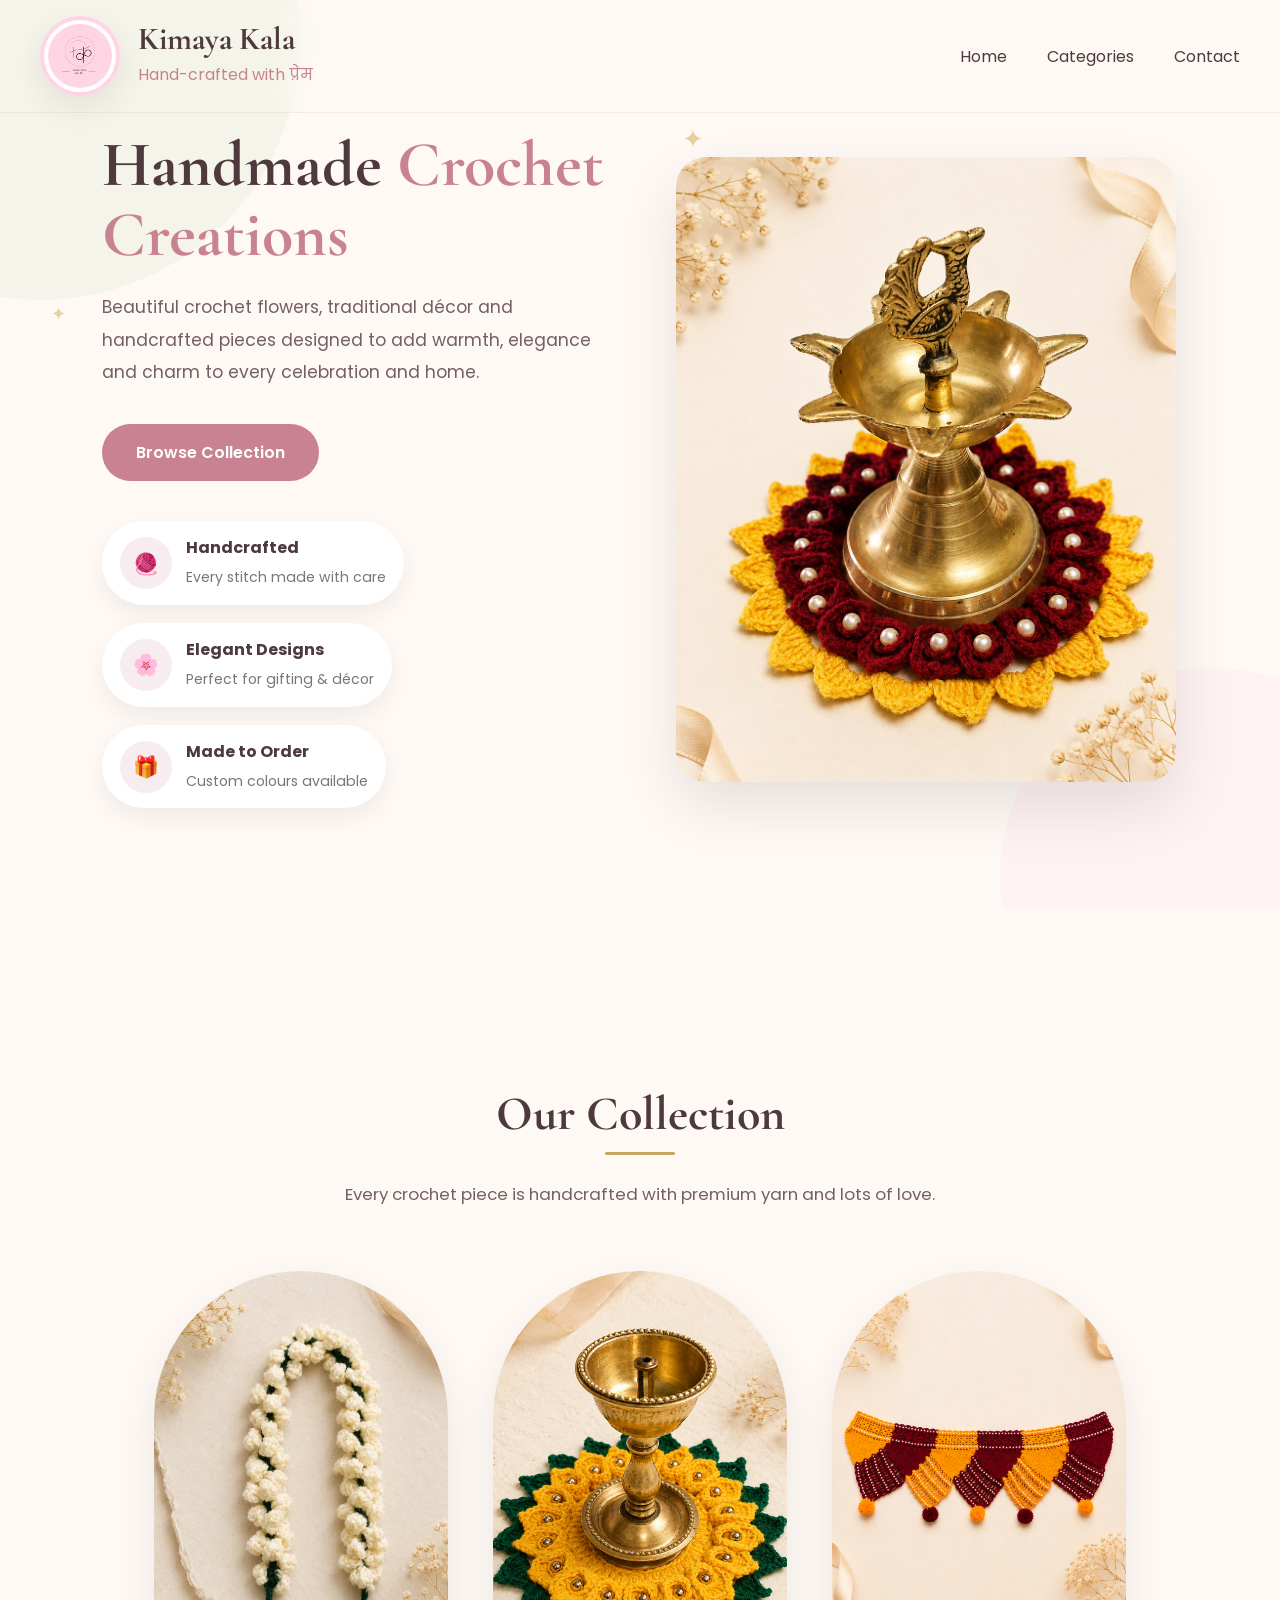
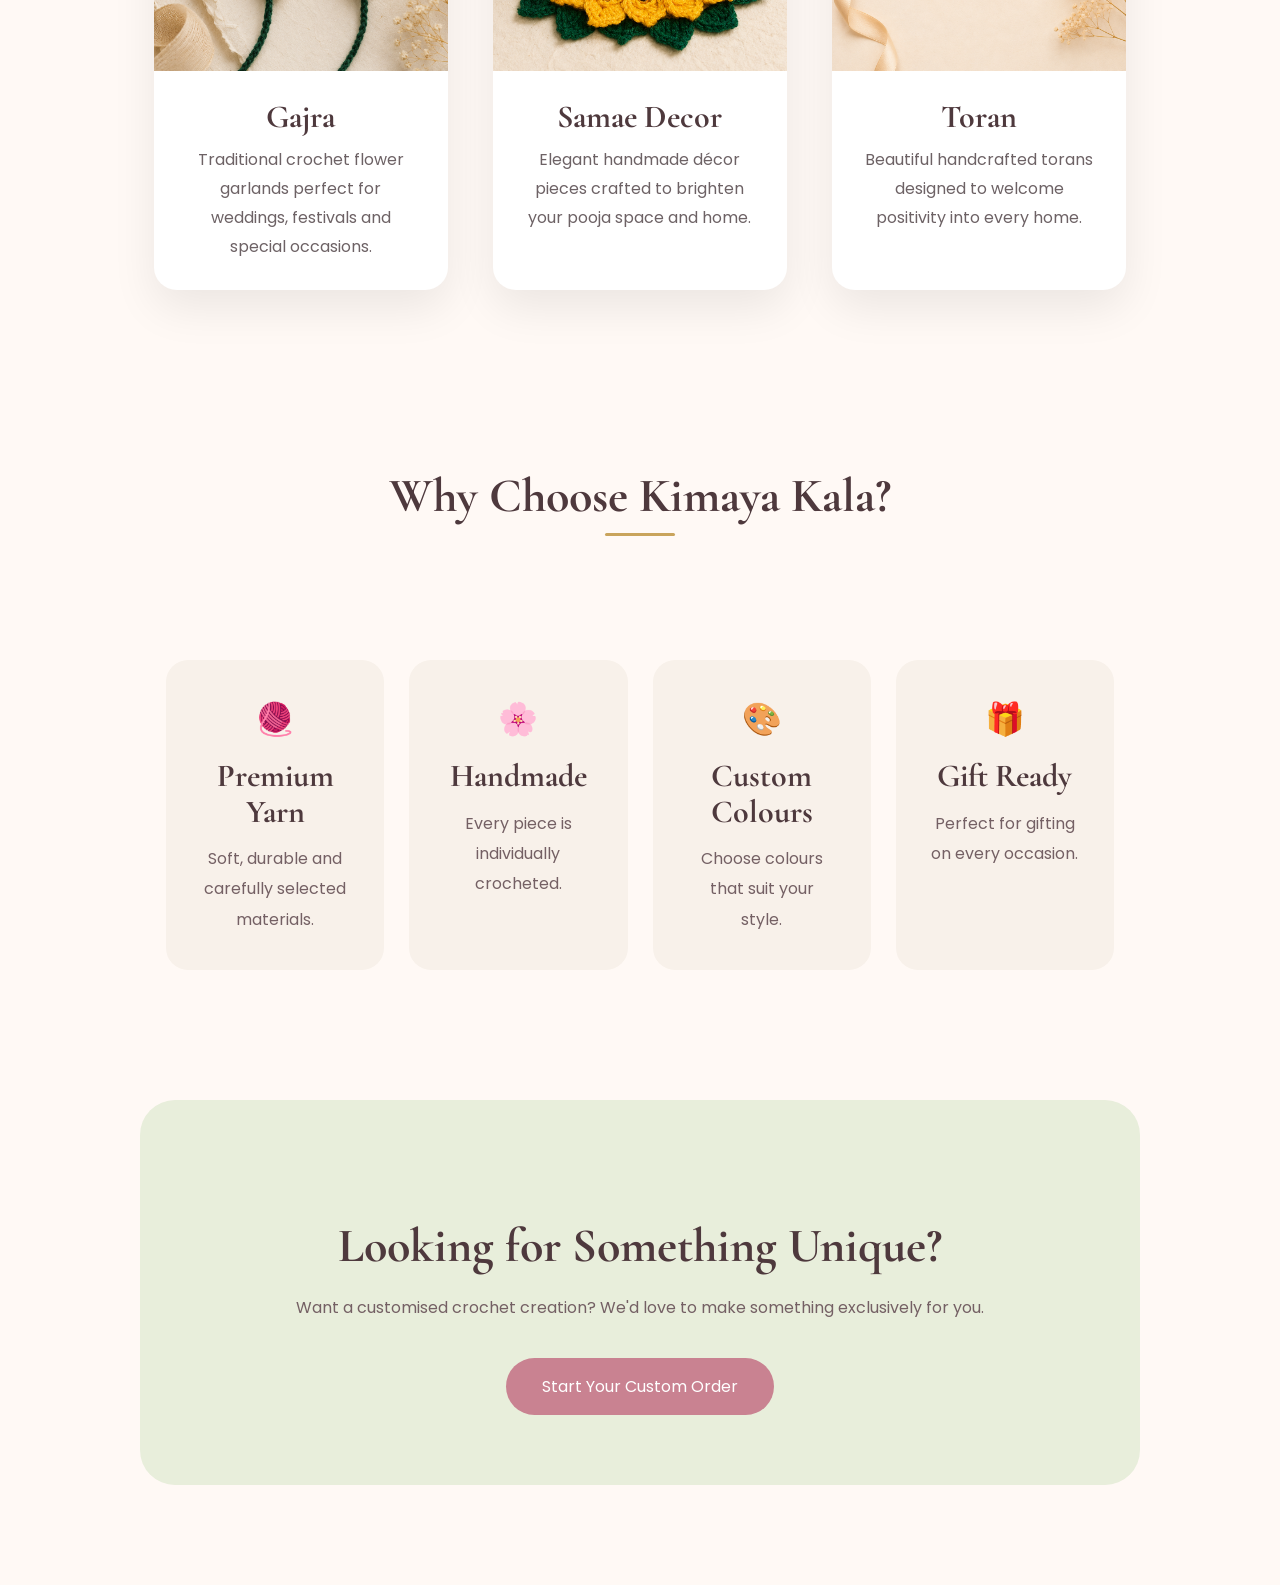
==== crochet.html @ 0a3eb561 "Initial website" ====
<!DOCTYPE html>
<html lang="en">

<head>

<meta charset="UTF-8">
<meta name="viewport" content="width=device-width, initial-scale=1.0">

<title>Crochet Creations | Kimaya Kala</title>

<link rel="preconnect" href="https://fonts.googleapis.com">
<link rel="preconnect" href="https://fonts.gstatic.com" crossorigin>

<link href="https://fonts.googleapis.com/css2?family=Cormorant+Garamond:wght@600;700&family=Poppins:wght@300;400;500;600&display=swap" rel="stylesheet">

<link rel="stylesheet" href="css/style.css">

<style>

body{
    background:#FFF9F5;
}

/* ===================================
   CROCHET HERO
=================================== */

.crochet-hero{

    position:relative;
    overflow:hidden;

    padding:130px 8% 100px;

    display:grid;
    grid-template-columns:1fr 1fr;
    gap:70px;
    align-items:center;

    background:#FFF9F5;

}

.crochet-hero::before{

    content:"";

    position:absolute;

    width:520px;
    height:520px;

    background:#E8EEDB;

    border-radius:50%;

    opacity:.45;

    top:-220px;
    left:-220px;

}

.crochet-hero::after{

    content:"";

    position:absolute;

    width:420px;
    height:420px;

    background:#FFE4EA;

    border-radius:50%;

    opacity:.35;

    bottom:-180px;
    right:-140px;

}

.crochet-content,
.crochet-image{

    position:relative;
    z-index:2;

}

.crochet-content h1{

    font-size:4rem;
    margin-bottom:20px;

}

.crochet-content span{

    color:var(--accent);

}

.crochet-content p{

    font-size:1.08rem;
    line-height:1.9;
    margin-bottom:35px;
    max-width:560px;

}

.shop-btn{

    display:inline-block;

    background:var(--accent);

    color:white;

    padding:16px 34px;

    border-radius:50px;

    font-weight:600;

}

.crochet-image{

    display:flex;
    justify-content:center;

}

.crochet-image img{

    width:100%;
    max-width:500px;

    aspect-ratio:4/5;

    object-fit:cover;

    border-radius:30px;

    box-shadow:0 25px 60px rgba(0,0,0,.10);

}

/* ===================================
   HERO FEATURES
=================================== */

.crochet-hero-features{

    display:flex;

    gap:18px;

    margin-top:40px;

    flex-wrap:wrap;

}

.crochet-feature{

    background:#fff;

    border-radius:60px;

    padding:14px 18px;

    display:flex;

    align-items:center;

    gap:14px;

    box-shadow:0 10px 25px rgba(0,0,0,.06);

}

.crochet-icon{

    width:52px;
    height:52px;

    border-radius:50%;

    background:#F7ECEF;

    display:flex;
    justify-content:center;
    align-items:center;

    font-size:1.3rem;

}

.crochet-feature h4{

    margin:0;
    font-size:1rem;

}

.crochet-feature p{

    margin:4px 0 0;
    font-size:.88rem;
    color:#777;

}

/* ===================================
   COLLECTION
=================================== */

.crochet-collection{

    width:min(1250px,92%);
    margin:100px auto;

}

.crochet-grid{

    display:grid;

    grid-template-columns:repeat(3,1fr);

    gap:45px;

    margin-top:60px;

}

.crochet-card{

    background:#fff;

    border-radius:180px 180px 28px 28px;

    overflow:hidden;

    box-shadow:0 18px 45px rgba(0,0,0,.08);

    transition:.35s;

}

.crochet-card:hover{

    transform:translateY(-10px);

}

.crochet-card-image{

    height:400px;

    overflow:hidden;

}

.crochet-card-image img{

    width:100%;
    height:100%;

    object-fit:cover;

    transition:.5s;

}

.crochet-card:hover img{

    transform:scale(1.08);

}

.crochet-card-content{

    padding:28px;

    text-align:center;

}

.crochet-card-content h3{

    font-size:2rem;

    margin-bottom:12px;

}

.crochet-card-content p{

    line-height:1.8;

    color:#6D6265;

}

/* ===================================
   WHY CHOOSE US
=================================== */

.crochet-features{

    width:min(1200px,90%);

    margin:90px auto;

    display:grid;

    grid-template-columns:repeat(4,1fr);

    gap:25px;

}

.feature{

    background:#F8F1EA;

    padding:35px;

    border-radius:22px;

    text-align:center;

}

.feature span{

    font-size:2rem;

}

.feature h3{

    margin:15px 0;

}

/* ===================================
   CTA
=================================== */

.cta{

    margin:100px auto;

    width:min(1000px,90%);

    background:#E8EEDB;

    border-radius:35px;

    padding:70px 40px;

    text-align:center;

}

.cta h2{

    font-size:3rem;

    margin-bottom:20px;

}

.cta p{

    margin-bottom:35px;

}

.cta a{

    display:inline-block;

    background:var(--accent);

    color:white;

    padding:16px 36px;

    border-radius:50px;

}

/* ===================================
   SPARKLES
=================================== */

.sparkle{

    position:absolute;

    color:#D8B56B;

    opacity:.6;

    font-size:26px;

}

.sparkle1{

    top:120px;
    right:45%;

}

.sparkle2{

    top:300px;
    left:4%;

    font-size:18px;

}

.sparkle3{

    bottom:170px;
    right:10%;

}

/* ===================================
   MOBILE
=================================== */

@media(max-width:900px){

.crochet-hero{

    grid-template-columns:1fr;

    text-align:center;

}

.crochet-content p{

    margin:auto auto 35px;

}

.crochet-grid{

    grid-template-columns:1fr;

}

.crochet-features{

    grid-template-columns:repeat(2,1fr);

}

}

@media(max-width:650px){

.crochet-content h1{

    font-size:2.8rem;

}

.crochet-features{

    grid-template-columns:1fr;

}

.crochet-card-image{

    height:320px;

}

}

</style>

</head>

<body>

<!-- ================= NAVBAR ================= -->

<header>

<nav class="navbar">

<div class="logo">

<img src="images/logo/logo.png" alt="Kimaya Kala">

<div class="logo-text">

<h2>Kimaya Kala</h2>

<p>Hand-crafted with प्रेम</p>

</div>

</div>

<ul class="nav-links">

<li><a href="index.html">Home</a></li>
<li><a href="index.html#categories">Categories</a></li>
<li><a href="index.html#contact">Contact</a></li>

</ul>

</nav>

</header>

<!-- ================= HERO ================= -->

<section class="crochet-hero">

<div class="crochet-content">

<h1>
Handmade <span>Crochet Creations</span>
</h1>

<p>

Beautiful crochet flowers, traditional décor and handcrafted pieces designed to add warmth, elegance and charm to every celebration and home.

</p>

<a href="#collection" class="shop-btn">

Browse Collection

</a>

<div class="crochet-hero-features">

<div class="crochet-feature">

<div class="crochet-icon">
🧶
</div>

<div>

<h4>Handcrafted</h4>

<p>Every stitch made with care</p>

</div>

</div>

<div class="crochet-feature">

<div class="crochet-icon">
🌸
</div>

<div>

<h4>Elegant Designs</h4>

<p>Perfect for gifting & décor</p>

</div>

</div>

<div class="crochet-feature">

<div class="crochet-icon">
🎁
</div>

<div>

<h4>Made to Order</h4>

<p>Custom colours available</p>

</div>

</div>

</div>

</div>

<div class="crochet-image">

<img src="images/crochet/hero.jpg" alt="Crochet">

</div>

<div class="sparkle sparkle1">✦</div>
<div class="sparkle sparkle2">✦</div>
<div class="sparkle sparkle3">✦</div>

</section>

<!-- ================= COLLECTION ================= -->

<section id="collection" class="crochet-collection">

<div class="section-title">

<h2>Our Collection</h2>

<p>

Every crochet piece is handcrafted with premium yarn and lots of love.

</p>

</div>

<div class="crochet-grid">

<!-- Gajra -->

<div class="crochet-card">

<div class="crochet-card-image">

<img src="images/crochet/gajra.jpg" alt="Crochet Gajra">

</div>

<div class="crochet-card-content">

<h3>Gajra</h3>

<p>

Traditional crochet flower garlands perfect for weddings, festivals and special occasions.

</p>

</div>

</div>

<!-- Samae Decor -->

<div class="crochet-card">

<div class="crochet-card-image">

<img src="images/crochet/samae.jpg" alt="Samae Decor">

</div>

<div class="crochet-card-content">

<h3>Samae Decor</h3>

<p>

Elegant handmade décor pieces crafted to brighten your pooja space and home.

</p>

</div>

</div>

<!-- Toran -->

<div class="crochet-card">

<div class="crochet-card-image">

<img src="images/crochet/toran.jpg" alt="Crochet Toran">

</div>

<div class="crochet-card-content">

<h3>Toran</h3>

<p>

Beautiful handcrafted torans designed to welcome positivity into every home.

</p>

</div>

</div>

</div>

</section>

<!-- ================= WHY US ================= -->
 <div class="section-title">

<h2>Why Choose Kimaya Kala?</h2>

</div>

<section class="crochet-features">

<div class="feature">

<span>🧶</span>

<h3>Premium Yarn</h3>

<p>

Soft, durable and carefully selected materials.

</p>

</div>

<div class="feature">

<span>🌸</span>

<h3>Handmade</h3>

<p>

Every piece is individually crocheted.

</p>

</div>

<div class="feature">

<span>🎨</span>

<h3>Custom Colours</h3>

<p>

Choose colours that suit your style.

</p>

</div>

<div class="feature">

<span>🎁</span>

<h3>Gift Ready</h3>

<p>

Perfect for gifting on every occasion.

</p>

</div>

</section>

<!-- ================= CTA ================= -->

<section class="cta">

<h2>

Looking for Something Unique?

</h2>

<p>

Want a customised crochet creation? We'd love to make something exclusively for you.

</p>

<a href="https://wa.me/919136813082">

Start Your Custom Order

</a>

</section>

</body>

</html>
---- css/style.css ----
/* ===================================
   GOOGLE FONTS
=================================== */

@import url('https://fonts.googleapis.com/css2?family=Cormorant+Garamond:wght@500;600;700&family=Poppins:wght@300;400;500;600&display=swap');


/* ===================================
   RESET
=================================== */

*{
    margin:0;
    padding:0;
    box-sizing:border-box;
}

html{
    scroll-behavior:smooth;
}

body{

    font-family:'Poppins',sans-serif;
    background:#FFFBF8;
    color:#4E393D;
    overflow-x:hidden;
}

/* ===================================
   COLORS
=================================== */

:root{

    --primary:#FFD5E4;

    --accent:#C98291;

    --sage:#A8B89A;

    --gold:#C9A45C;

    --background:#FFFBF8;

    --white:#ffffff;

    --text:#4E393D;

    --light-text:#746064;

    --shadow:0 12px 35px rgba(0,0,0,.08);

    --radius:22px;

    --transition:.35s ease;

}

/* ===================================
   GLOBAL
=================================== */

img{

    width:100%;
    display:block;

}

a{

    text-decoration:none;
    color:inherit;

}

ul{

    list-style:none;

}

section{

    padding:30px 8%;

}

.container{

    width:min(1200px,100%);
    margin:auto;

}

h1,
h2,
h3{

    font-family:'Cormorant Garamond',serif;
    color:var(--text);
    font-weight:700;
    line-height:1.1;

}

h1{

    font-size:4.8rem;

}

h2{

    font-size:3rem;
    margin-top:50px;

}

h3{

    font-size:2rem;

}

p{

    font-size:1rem;
    line-height:1.9;
    color:var(--light-text);

}

.section-title{

    text-align:center;
    margin-bottom:70px;

}

.section-title h2{

    margin-bottom:18px;
    position:relative;
    display:inline-block;

}

.section-title h2::after{

    content:"";

    position:absolute;

    left:50%;

    transform:translateX(-50%);

    bottom:-14px;

    width:70px;

    height:3px;

    background:var(--gold);

    border-radius:50px;

}

.section-title p{

    margin-top:20px;

    font-size:1.05rem;

}




/* ===================================
   NAVBAR
=================================== */

header{

   
    position: absolute;

    top:0;
    left:0;

    width:100%;

    z-index:9999;

    background:transparent;

    backdrop-filter:blur(14px);
    -webkit-backdrop-filter:blur(14px);

    border-bottom:1px solid rgba(0,0,0,.05);

    transition:.35s ease;

}

.navbar{
    background:transparent;
}

.navbar{

    max-width:1280px;

    margin:auto;

    padding:16px 40px;

    display:flex;

    justify-content:space-between;

    align-items:center;

}

/* Logo */

.logo{

    display:flex;

    align-items:center;

    gap:18px;

}

.logo img{
    width: 80px;
    aspect-ratio: 1 / 1;
    border-radius: 50%;
    object-fit: cover;
    display: block;

    border: 4px solid var(--primary);
    background: white;
    padding: 4px;
    box-shadow: var(--shadow);
    transition: var(--transition);
}

.logo-text h2{

    font-size:2rem;

    margin:0;

}

.logo-text p{

    margin-top:4px;

    color:var(--accent);

    font-size:1rem;

}

/* Desktop Menu */

.nav-links{

    display:flex;

    gap:40px;

    list-style:none;

}

.nav-links a{
    color: #4E393D;
}

.nav-links a:hover{
    color: #746064;
}

/* Hamburger */

.menu-toggle{

    display:none;

    flex-direction:column;

    gap:6px;

    cursor:pointer;

}

.menu-toggle span{

    width:30px;

    height:3px;

    background:var(--text);

    border-radius:10px;

    transition:.35s;

}

/* ---------------- MOBILE ---------------- */

@media (max-width:900px){

    .navbar{

        padding:18px 25px;

        flex-wrap:wrap;

    }

    .logo img{

        width:60px;

    }

    .logo-text h2{

        font-size:1.7rem;

    }

    .logo-text p{

        font-size:.9rem;

    }

    .menu-toggle{

        display:flex;

        margin-left:auto;

    }

    .nav-links{

        width:100%;

        display:none;

        flex-direction:column;

        text-align:center;

        gap:22px;

        margin-top:25px;

        padding:25px 0;

        background:white;

        border-radius:18px;

        box-shadow:0 15px 35px rgba(0,0,0,.08);

    }

    .nav-links.active{

        display:flex;

    }

}

@media(max-width:600px){

    .navbar{

        padding:16px 18px;

    }

    .logo{

        gap:12px;

    }

    .logo img{

        width:52px;

    }

    .logo-text h2{

        font-size:1.45rem;

    }

    .logo-text p{

        font-size:.82rem;

    }

}



.hero{
    position:relative;
    min-height:100vh;

    display:flex;
    align-items:center;

    padding:150 8% 230px;

    background:
    url("../images/home/hero.jpg") center center/cover no-repeat;

    overflow:hidden;
}

/* Dark overlay */

.hero-overlay{
    position:absolute;
    inset:0;

    background:linear-gradient(
        90deg,
        rgba(20,20,20,.65) 0%,
        rgba(20,20,20,.45) 35%,
        rgba(20,20,20,.15) 70%,
        rgba(20,20,20,.05) 100%
    );
}

/* Text */

.hero-content{
    position:relative;
    z-index:2;

    max-width:620px;

    color:white;
}

.hero-tag{

    display:inline-block;

    padding:12px 22px;

    border-radius:50px;

    background:rgba(255,255,255,.18);

    backdrop-filter:blur(10px);

    margin-bottom:25px;
}

.hero-content h1{

    font-size:5rem;

    line-height:1.05;

    margin-bottom:25px;

    color:#fff;
}

.hero-content h1 span{

    color:#F5C6D1;
}

.hero-content p{

    font-size:1.2rem;

    line-height:1.8;

    margin-bottom:40px;

    color:rgba(255,255,255,.9);
}

.hero-buttons{

    display:flex;

    gap:18px;

    flex-wrap:wrap;
}

.btn-primary{

    background:#C97A93;

    color:#fff;

    padding:16px 34px;

    border-radius:50px;

    font-weight:600;
}

.btn-secondary{

    border:2px solid #fff;

    color:#fff;

    padding:16px 34px;

    border-radius:50px;

    font-weight:600;

    background:transparent;
}

.btn-secondary:hover{

    background:#fff;

    color:#333;
}

.hero-features{

    width:min(1200px,92%);

    margin:30px auto 90px;

    display:grid;

    grid-template-columns:repeat(4,1fr);

    text-align:center;

    gap:30px;

}

.hero-features div{

    background:white;

    padding:35px 20px;

    border-radius:25px;

    box-shadow:0 15px 35px rgba(0,0,0,.05);

}

.hero-features h4{

    margin:15px 0 8px;

}

.hero-features p{

    color:#666;

    font-size:.95rem;

}




/* ===================================
   OUR STORY
=================================== */

#about{

    background:#ffffff;

}

.about-section{

    max-width:1200px;

    margin:90px auto;

    display:grid;

    grid-template-columns:1fr 1fr;

    gap:70px;

    align-items:center;

}

.about-section:first-of-type{

    margin-top:40px;

}

/* Reverse Layout */

.about-section.reverse .about-image{

    order:2;

}

.about-section.reverse .about-text{

    order:1;

}

/* Images */

.about-image{

    overflow:hidden;

    border-radius:28px;

    box-shadow:0 18px 45px rgba(0,0,0,.08);

}

.about-image img{

    height:520px;

    object-fit:cover;

    transition:.5s;

}

.about-image:hover img{

    transform:scale(1.05);

}

/* Content */

.about-tag{

    display:inline-block;

    background:#FFF2F6;

    color:#C98291;

    padding:10px 18px;

    border-radius:50px;

    font-size:.95rem;

    font-weight:600;

    margin-bottom:20px;

}

.about-text h3{

    font-size:2.6rem;

    margin-bottom:22px;

}

.about-text p{

    margin-bottom:18px;

    line-height:1.9;

}

/* Artist Facts */

.artist-facts{

    display:grid;

    grid-template-columns:repeat(2,1fr);

    gap:16px;

    margin-top:35px;

}

.fact{

    background:#FFF9F5;

    border-radius:16px;

    padding:18px;

    text-align:center;

    font-weight:600;

    color:#5A4145;

    box-shadow:0 8px 20px rgba(0,0,0,.05);

    transition:.3s;

}

.fact:hover{

    transform:translateY(-5px);

    background:#FFD5E4;

}


/* ===================================
   WHY CHOOSE
=================================== */

#why{

    background:#F8FBF7;

}

.why-grid{

    max-width:1200px;

    margin:70px auto 0;

    display:grid;

    grid-template-columns:repeat(4,1fr);

    gap:30px;

}

.why-card{

    background:white;

    border-radius:24px;

    padding:45px 30px;

    text-align:center;

    transition:.35s;

    box-shadow:0 15px 35px rgba(0,0,0,.06);

    border:1px solid rgba(168,184,154,.15);

}

.why-card:hover{

    transform:translateY(-10px);

    box-shadow:0 25px 45px rgba(0,0,0,.10);

}

.why-icon{

    width:80px;

    height:80px;

    margin:0 auto 25px;

    border-radius:50%;

    background:#FFF4F7;

    display:flex;

    justify-content:center;

    align-items:center;

}

.why-icon i{

    font-size:2rem;

    color:#C98291;

}

.why-card h3{

    font-size:1.8rem;

    margin-bottom:18px;

}

.why-card p{

    font-size:.98rem;

}


/* ===================================
   COLLECTION
=================================== */

.collection-grid{

    max-width:1150px;

    margin:60px auto 0;

    display:grid;

    grid-template-columns:repeat(3,1fr);

    gap:40px 30px;

}

/* Card */

.collection-card{

    text-align:center;

    transition:.35s;

}

/* Image */

.collection-image{

    width:100%;

    height:320px;          /* was 420px */

    overflow:hidden;

    border-radius:180px 180px 22px 22px;

    background:#F6EFE8;

    box-shadow:0 15px 35px rgba(0,0,0,.08);

}

.collection-image img{

    width:100%;

    height:100%;

    object-fit:cover;

    transition:.5s;

}

/* Heading */

.collection-card h3{

    margin-top:20px;

    font-size:1.7rem;      /* was 2rem */

    color:#5A4145;

}

/* Description */

.collection-card p{

    max-width:260px;

    margin:12px auto 18px;

    color:#7B6467;

    line-height:1.7;

    font-size:.95rem;

}

/* Button */

.collection-card a{

    display:inline-flex;

    align-items:center;

    gap:8px;

    color:#C98291;

    font-weight:600;

    font-size:.95rem;

}

.collection-content{

    padding:22px 20px;

}

.collection-content h3{

    margin:0 0 10px;

    font-size:1.8rem;

}

.collection-content p{

    margin:0 auto 18px;

    max-width:250px;

    line-height:1.6;

    font-size:.95rem;

}

.collection-content span{

    font-weight:600;

    color:#C98291;

}



/* ===================================
   GALLERY
=================================== */

#gallery{
    background:#ffffff;
}

#gallery .section-title{
    text-align:center;
    margin-bottom:70px;
}

#gallery .section-title span{

    color:var(--gold);
    text-transform:uppercase;
    letter-spacing:3px;
    font-size:.8rem;
    font-weight:600;

}

.gallery-grid{

    display:grid;

    grid-template-columns:repeat(4,1fr);

    grid-auto-rows:260px;

    gap:22px;

}

.gallery-item{

    overflow:hidden;

    border-radius:28px;

    position:relative;

    box-shadow:0 12px 35px rgba(0,0,0,.08);

    cursor:pointer;

}

.gallery-item img{

    width:100%;
    height:100%;
    object-fit:cover;

    transition:.5s;

}

.gallery-item:hover img{

    transform:scale(1.08);

}

.gallery-item.large{

    grid-row:span 2;

}

.gallery-item.wide{

    grid-column:span 2;

}



/* ===================================
   CONTACT
=================================== */

#contact{

    text-align:center;

}

.contact-box{

    display:flex;

    justify-content:center;

    gap:25px;

    flex-wrap:wrap;

    margin-top:40px;

}

.contact-btn{

    background:var(--accent);

    color:white;

    padding:16px 34px;

    border-radius:50px;

    font-weight:600;

    transition:.3s;
}

.contact-btn:hover{

    background:var(--gold);

    transform:translateY(-4px);

}

.contact-btn.secondary{

    background:transparent;

    border:2px solid var(--accent);

    color:var(--accent);

}

.contact-btn.secondary:hover{

    background:var(--accent);

    color:white;

}

/* ===================================
   SECTION TITLES
=================================== */

.section-title{

    text-align:center;
    margin-bottom:60px;

}


/* ==========================
   PACKAGING
========================== */

.packaging{

    width:min(1300px,90%);
    margin:120px auto;

}

.packaging .section-title{

    margin-bottom:60px;

}

.packaging .section-title h2{

    font-size:3rem;

}

.packaging .section-title span{

    color:var(--accent);

}

.packaging .section-title p{

    max-width:700px;
    margin:20px auto 0;
    line-height:1.8;

}

/* Grid */

.packaging-grid{

    display:grid;

    grid-template-columns:2fr 1fr 1fr;

    grid-template-rows:260px 260px;

    gap:20px;

}

.packaging-large{

    grid-row:1 / span 2;

}

.packaging-grid img{

    width:100%;
    height:100%;

    object-fit:cover;

    border-radius:28px;

    transition:.45s;

    box-shadow:0 15px 40px rgba(0,0,0,.08);

}

.packaging-grid img:hover{

    transform:scale(1.03);

}

/* Bottom Cards */

.packaging-text{

    display:grid;

    grid-template-columns:repeat(3,1fr);

    gap:30px;

    margin-top:70px;

}

.packaging-item{

    background:#fff;

    padding:35px;

    border-radius:25px;

    text-align:center;

    box-shadow:0 15px 40px rgba(0,0,0,.06);

}

.packaging-item span{

    font-size:2.4rem;

}

.packaging-item h3{

    margin:18px 0 12px;

    font-size:1.4rem;

    color:var(--text);

}

.packaging-item p{

    color:#666;

    line-height:1.8;

}

/* Responsive */

@media(max-width:900px){

.packaging-grid{

    grid-template-columns:1fr 1fr;

    grid-template-rows:auto;

}

.packaging-large{

    grid-column:1 / span 2;
    grid-row:auto;

    height:420px;

}

.packaging-text{

    grid-template-columns:1fr;

}

}

@media(max-width:650px){

.packaging-grid{

    grid-template-columns:1fr;

}

.packaging-large{

    grid-column:auto;
    height:auto;

}

.packaging-grid img{

    height:300px;

}

.packaging .section-title h2{

    font-size:2.4rem;

}

}


/* ==========================================
   REVIEWS SECTION
========================================== */

.review-section{
    padding:100px 0;
    background:#ffffff;
    overflow:hidden;
}

/* Heading */

.review-heading{
    text-align:center;
    margin-bottom:70px;
}

.review-heading h2{
    font-family:"Cormorant Garamond", serif;
    font-size:3.3rem;
    color:#4F3B41;
    margin-bottom:15px;
}

.review-heading p{
    color:#777;
    font-size:1rem;
}

/* ==========================================
   SLIDER
========================================== */

.review-slider{
    width:100%;
    overflow:hidden;
    position:relative;
}

/* Fade edges */

.review-slider::before,
.review-slider::after{

    content:"";

    position:absolute;

    top:0;

    width:120px;
    height:100%;

    z-index:5;

    pointer-events:none;

}

.review-slider::before{

    left:0;

    background:linear-gradient(to right,#fff,transparent);

}

.review-slider::after{

    right:0;

    background:linear-gradient(to left,#fff,transparent);

}

/* Moving Track */

.reviews-track{

    display:flex;

    gap:60px;

    width:max-content;

    animation:scrollReviews 45s linear infinite;

}

.review-slider:hover .reviews-track{

    animation-play-state:paused;

}

/* ==========================================
   CARD
========================================== */

.review-card{

    width:420px;

    flex-shrink:0;

    text-align:center;

}

/* ==========================================
   IMAGE
========================================== */

.review-image{

    position:relative;

    width:100%;

    height:310px;

}

.review-image img{

    width:100%;
    height:100%;

    object-fit:cover;

    display:block;

    border-radius:8px;

    transition:.4s;

}

.review-card:hover img{

    transform:scale(1.03);

}

/* ==========================================
   FLOATING WHITE BOX
========================================== */

.review-info{

    position:absolute;

    left:50%;

    bottom:-42px;

    transform:translateX(-50%);

    width:230px;

    background:#fff;

    border-radius:18px;

    padding:18px;

    box-shadow:0 15px 35px rgba(0,0,0,.12);

}

.review-info h3{

    font-family:"Cormorant Garamond", serif;

    font-size:1.5rem;

    color:#4F3B41;

    margin-bottom:6px;

}

.review-info p{

    color:#777;

    font-size:.82rem;

    margin-bottom:10px;

}

.review-stars{

    color:#F2C94C;

    font-size:.9rem;

    letter-spacing:3px;

}

/* ==========================================
   REVIEW TEXT
========================================== */

.review-text{

    margin-top:70px;

    padding:0 12px;

}

.review-text p{

    color:#555;

    font-size:.98rem;

    line-height:1.9;

    font-style:italic;

}

.review-text span{

    display:block;

    margin-top:18px;

    color:#999;

    font-size:.88rem;

    font-weight:600;

}

.review-line{

    width:45px;
    height:2px;

    background:#d8d8d8;

    margin:22px auto 0;

}

/* ==========================================
   ANIMATION
========================================== */

@keyframes scrollReviews{

    from{

        transform:translateX(0);

    }

    to{

        transform:translateX(calc(-50% - 30px));

    }

}

/* ==========================================
   RESPONSIVE
========================================== */

@media(max-width:992px){

    .review-heading h2{

        font-size:2.7rem;

    }

    .review-card{

        width:340px;

    }

    .review-image{

        height:260px;

    }

    .review-info{

        width:210px;

    }

    .reviews-track{

        gap:40px;

    }

}

@media(max-width:768px){

    .review-section{

        padding:80px 0;

    }

    .review-heading{

        margin-bottom:50px;

    }

    .review-heading h2{

        font-size:2.2rem;

    }

    .review-card{

        width:290px;

    }

    .review-image{

        height:220px;

    }

    .review-info{

        width:190px;

        padding:15px;

    }

    .review-info h3{

        font-size:1.25rem;

    }

    .review-text{

        margin-top:65px;

    }

    .review-text p{

        font-size:.92rem;

    }

    .reviews-track{
    display:flex;
    gap:60px;
    width:max-content;
    animation:reviewScroll 80s linear infinite;
}

.review-slider:hover .reviews-track{
    animation-play-state:paused;
}

@keyframes reviewScroll{

    from{
        transform:translateX(0);
    }

    to{
        transform:translateX(-50%);
    }

}

}


/* ===============================
   HOW TO ORDER
================================ */

.how-order{

    padding:110px 8%;

    background:rgb(248, 251, 247);

}

.order-steps{

    max-width:1250px;

    margin:70px auto;

    display:grid;

    grid-template-columns:repeat(4,1fr);

    gap:35px;

}

.order-card{

    background:white;

    padding:40px 30px;

    text-align:center;

    border-radius:28px;

    box-shadow:0 15px 40px rgba(0,0,0,.08);

    transition:.35s;

}

.order-card:hover{

    transform:translateY(-10px);

}

.order-icon{

    width:80px;
    height:80px;

    margin:auto;

    border-radius:50%;

    background:#F8F1EA;

    display:flex;
    justify-content:center;
    align-items:center;

    font-size:2rem;

    margin-bottom:25px;

}

.order-card h3{

    font-size:1.6rem;

    margin-bottom:15px;

    color:#4F3B41;

}

.order-card p{

    color:#777;

    line-height:1.8;

}

.order-buttons{

    display:flex;

    justify-content:center;

    gap:25px;

    margin-top:50px;

}

.order-btn{

    background:#C98291;

    color:white;

    padding:16px 38px;

    border-radius:50px;

    font-weight:600;

    transition:.35s;

}

.order-btn:hover{

    background:#B56C7F;

}

.order-btn.secondary{

    background:#E8EEDB;

    color:#4F3B41;

}

.order-btn.secondary:hover{

    background:#D8DFC7;

}

@media(max-width:1000px){

    .order-steps{

        grid-template-columns:repeat(2,1fr);

    }

}

@media(max-width:650px){

    .order-steps{

        grid-template-columns:1fr;

    }

    .order-buttons{

        flex-direction:column;

        align-items:center;

    }

}


/* ===================================
   FOOTER
=================================== */

footer{

    background: var(--background);

    padding: 70px 20px;

    text-align: center;
}

.footer-content{

    max-width: 700px;

    margin: auto;
}

.footer-logo{

    width: 90px;
    height: 90px;

    margin: 0 auto 20px;

    border-radius: 50%;

    object-fit: cover;

    border: 3px solid white;

    box-shadow: 0 8px 20px rgba(0,0,0,.08);
}

.footer-content h3{

    margin-bottom: 12px;
}

.footer-content p{

    margin-bottom: 18px;
}

.footer-social{

    display:flex;

    justify-content:center;

    gap:20px;

    margin:30px 0;
}

.footer-social a{

    width:50px;
    height:50px;

    display:flex;

    justify-content:center;
    align-items:center;

    border-radius:50%;

    background:white;

    color:var(--accent);

    font-size:1.3rem;

    transition:.3s;
}

.footer-social a:hover{

    background:var(--accent);

    color:white;

    transform:translateY(-5px);
}

.copyright{

    color:#7A6669;

    font-size:.9rem;

    margin-top:20px;
}

.footer-email{

    margin-top:20px;

    font-size:1rem;

    color:#666;

}

.footer-email i{

    color:#C98291;

    margin-right:8px;

}

.footer-email a{

    color:#666;

    text-decoration:none;

    transition:.3s;

}

.footer-email a:hover{

    color:#C98291;

}




/* ===================================
   RESPONSIVE HERO
=================================== */

@media (max-width: 992px){

    #home{

        grid-template-columns:1fr;
        gap:60px;

        text-align:center;

        padding:140px 7% 100px;

        min-height:auto;

    }

    .hero-left{

        max-width:100%;
        order:2;

    }

    .hero-right{

        order:1;

    }

    .hero-left p{

        margin:0 auto 35px;

    }

    .hero-buttons{

        justify-content:center;

    }

    .hero-circle{

        width:480px;
        height:480px;

    }

    .hero-badge{

        width:110px;
        height:110px;

        top:20px;
        right:20px;

    }

    .hero-blob-left{

        width:650px;
        height:650px;

        left:-350px;
        bottom:-350px;

    }

    .hero-blob-right{

        width:500px;
        height:500px;

        top:-200px;
        right:-180px;

    }

}


@media (max-width:768px){

    #home{

        padding:120px 25px 80px;

        gap:40px;

    }

    .hero-left h1{

        font-size:2.9rem;
        line-height:1.15;

    }

    .hero-left p{

        font-size:1rem;
        line-height:1.8;

    }

    .hero-circle{

        width:330px;
        height:330px;

    }

    .hero-circle img{

        width:100%;
        height:100%;
        object-fit:cover;

    }

    .hero-badge{

        width:90px;
        height:90px;

        font-size:.75rem;

        top:10px;
        right:5px;

    }

    .hero-badge span{

        font-size:1.2rem;

    }

    .hero-buttons{

        flex-direction:column;
        align-items:center;

    }

    .btn-primary,
    .btn-secondary{

        width:240px;

        text-align:center;

    }

    .hero-blob-left{

        width:500px;
        height:500px;

        left:-300px;
        bottom:-280px;

    }

    .hero-blob-right{

        display:none;

    }

}
/* ===================================
   RESPONSIVE
=================================== */

@media(max-width:992px){

    h1{

        font-size:3rem;

    }

    h2{

        font-size:2.3rem;

    }

}

@media(max-width:768px){

    .navbar{

        flex-direction:column;

        gap:20px;

    }

    .nav-links{

        gap:18px;
        flex-wrap:wrap;
        justify-content:center;

    }

    h1{

        font-size:2.4rem;

    }

    h2{

        font-size:2rem;

    }

    section{

        padding:70px 6%;

    }

}

@media(max-width:480px){

    h1{

        font-size:2rem;

    }

    p{

        font-size:.95rem;

    }

    .hero-btn{

        padding:12px 25px;

    }

}











/* ===================================
   TABLET
=================================== */

@media (max-width: 992px) {

    .navbar {
        padding: 14px 25px;
    }

    .logo img {
        width: 75px;
        height: 75px;
    }

    .nav-links {
        gap: 28px;
    }

}

/* ===================================
   MOBILE
=================================== */

@media (max-width: 768px) {

    .navbar {
        padding: 14px 20px;
    }

    .logo img {
        width: 70px;
        height: 70px;
    }

    .nav-links {
        display: none;
    }

}


/* ===========================
   HERO RESPONSIVE
=========================== */

@media (max-width:992px){

    #home{

        flex-direction:column;

        text-align:center;

        padding-top:170px;

    }

    .hero-content p{

        margin:auto auto 40px;

    }

    .hero-buttons{

        justify-content:center;

    }

}

@media (max-width:768px){

    .hero-content h1{

        font-size:3rem;

    }

    .hero-image img{

        max-width:350px;

        margin-top:40px;

    }

}

@media (max-width:480px){

    .hero-content h1{

        font-size:2.4rem;

    }

    .hero-buttons{

        flex-direction:column;

    }

    .btn-primary,
    .btn-secondary{

        width:100%;
        text-align:center;

    }

}

@media(max-width:900px){

    .about-container{

        grid-template-columns:1fr;

        text-align:center;

    }

    .about-image{

        order:1;

    }

    .about-content{

        order:2;

    }

}


/* ===================================
   COLLECTIONS
=================================== */

#categories{

    padding:120px 8%;

    background:#FDF8F4;

}

.collection-grid{

    display:grid;

    grid-template-columns:repeat(3,1fr);

    gap:80px;

    margin-top:70px;

}

.collection-card{

    text-decoration:none;

    color:inherit;

    display:block;

    transition:.35s;

}

.collection-card:hover{

    transform:translateY(-12px);

}

.collection-image{

    height:300px;

    overflow:hidden;

    border-radius:180px 180px 0 0;

    background:#EFE6DD;

    box-shadow:0 18px 45px rgba(0,0,0,.08);

}

.collection-image img{

    width:100%;

    height:100%;

    object-fit:cover;

    transition:.5s;

}

.collection-card:hover img{

    transform:scale(1.08);

}

.collection-content{

    background:#EFD9C8;

    padding:28px;

    text-align:center;

}

.collection-content h3{

    font-family:'Cormorant Garamond',serif;

    font-size:2rem;

    margin-bottom:12px;

    color:var(--text);

}

.collection-content p{

    font-size:.98rem;

    color:#6B6461;

    line-height:1.7;

    margin-bottom:25px;

}

.collection-content span{

    font-weight:600;

    color:var(--accent);

    position:relative;

}

.collection-content span::after{

    content:" →";

    transition:.3s;

}

.collection-card:hover span::after{

    margin-left:8px;

}

/* ================= MOBILE ================= */

@media(max-width:1000px){

.collection-grid{

grid-template-columns:repeat(2,1fr);

}

}

@media(max-width:700px){

.collection-grid{

grid-template-columns:1fr;

gap:40px;

}

.collection-image{

height:380px;

border-radius:160px 160px 0 0;

}

}


/* ===================================
   ABOUT RESPONSIVE
=================================== */

@media(max-width:900px){

    .about-section{

        grid-template-columns:1fr;

        gap:40px;

        margin:70px auto;

    }

    .about-section.reverse .about-image{

        order:1;

    }

    .about-section.reverse .about-text{

        order:2;

    }

    .about-image img{

        height:400px;

    }

    .about-text{

        text-align:center;

    }

    .artist-facts{

        grid-template-columns:1fr 1fr;

    }

}

@media(max-width:600px){

    .artist-facts{

        grid-template-columns:1fr;

    }

    .about-text h3{

        font-size:2.1rem;

    }

    .about-image img{

        height:320px;

    }

}


/* WHY SECTION RESPONSIVE */

@media(max-width:1000px){

    .why-grid{

        grid-template-columns:repeat(2,1fr);

    }

}

@media(max-width:650px){

    .why-grid{

        grid-template-columns:1fr;

    }

}


/* ==========================
   Gallery Responsive
========================== */

@media(max-width:992px){

.gallery-grid{

grid-template-columns:repeat(2,1fr);

}

.gallery-item.large{

grid-row:span 1;

}

.gallery-item.wide{

grid-column:span 2;

}

}


@media(max-width:768px){

.gallery-grid{

grid-template-columns:1fr;

grid-auto-rows:280px;

}

.gallery-item.large,
.gallery-item.wide{

grid-column:span 1;
grid-row:span 1;

}

}
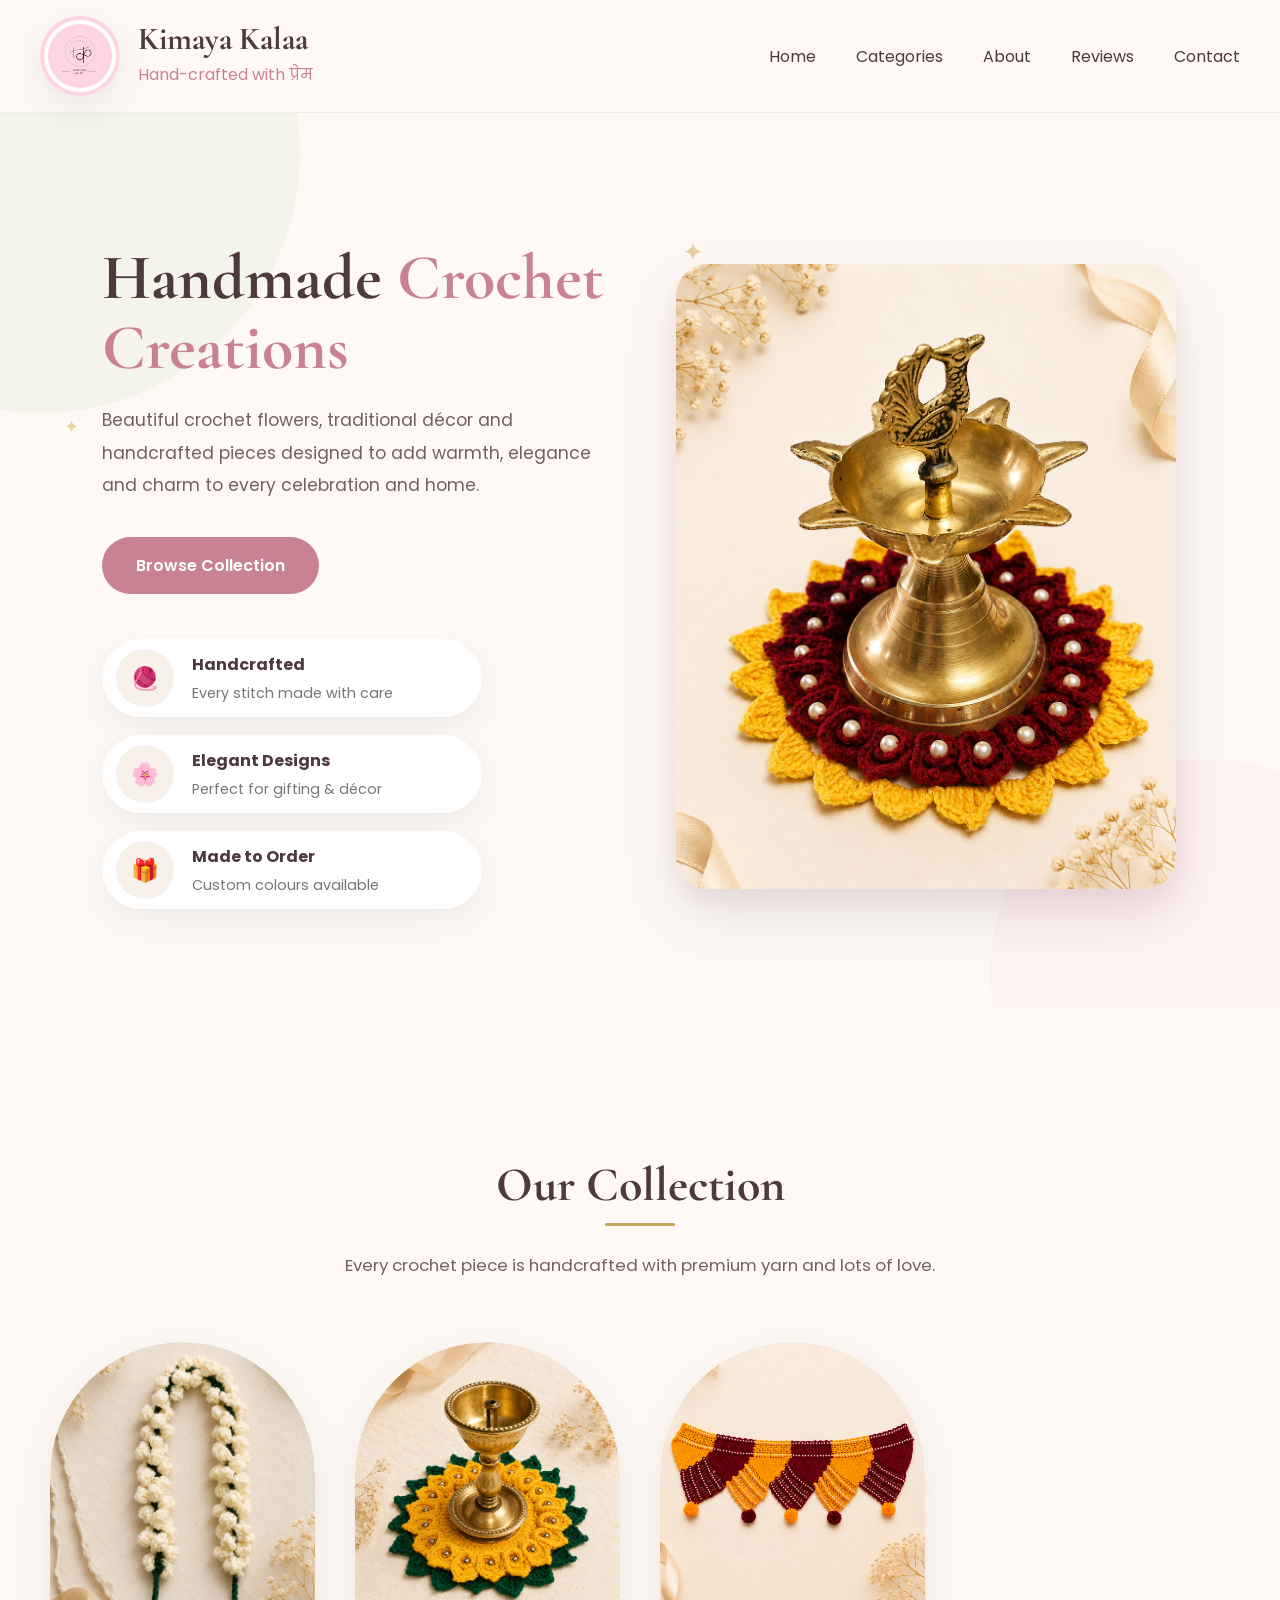
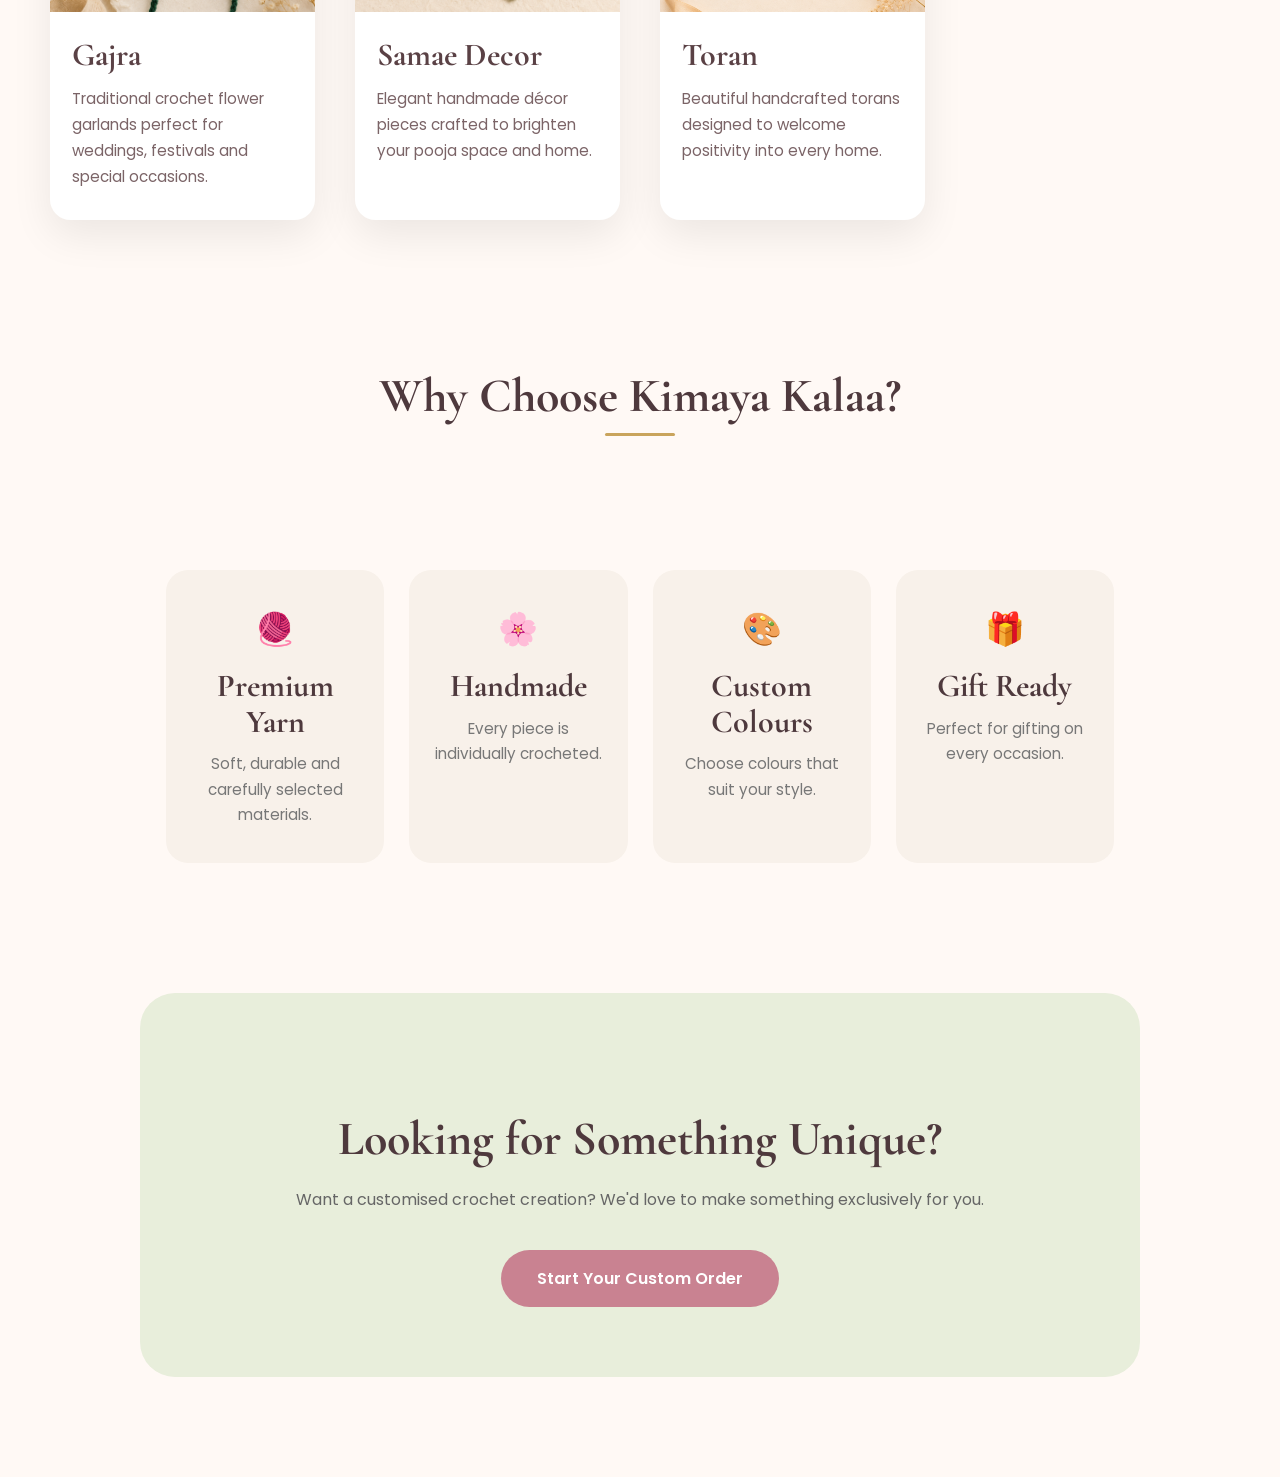
==== commit 3887803b: "Update mobile layouts and responsive grids" ====
--- a/crochet.html
+++ b/crochet.html
@@ -6,7 +6,7 @@
 <meta charset="UTF-8">
 <meta name="viewport" content="width=device-width, initial-scale=1.0">
 
-<title>Crochet Creations | Kimaya Kala</title>
+<title>Crochet Creations | Kimaya Kalaa</title>
 
 <link rel="preconnect" href="https://fonts.googleapis.com">
 <link rel="preconnect" href="https://fonts.gstatic.com" crossorigin>
@@ -18,7 +18,9 @@
 <style>
 
 body{
+
     background:#FFF9F5;
+
 }
 
 /* ===================================
@@ -28,13 +30,17 @@
 .crochet-hero{
 
     position:relative;
+
     overflow:hidden;
 
     padding:130px 8% 100px;
 
     display:grid;
+
     grid-template-columns:1fr 1fr;
+
     gap:70px;
+
     align-items:center;
 
     background:#FFF9F5;
@@ -48,35 +54,39 @@
     position:absolute;
 
     width:520px;
+
     height:520px;
 
+    border-radius:50%;
+
     background:#E8EEDB;
 
+    opacity:.45;
+
+    top:-220px;
+
+    left:-220px;
+
+}
+
+.crochet-hero::after{
+
+    content:"";
+
+    position:absolute;
+
+    width:430px;
+
+    height:430px;
+
     border-radius:50%;
 
-    opacity:.45;
-
-    top:-220px;
-    left:-220px;
-
-}
-
-.crochet-hero::after{
-
-    content:"";
-
-    position:absolute;
-
-    width:420px;
-    height:420px;
-
     background:#FFE4EA;
 
-    border-radius:50%;
-
     opacity:.35;
 
     bottom:-180px;
+
     right:-140px;
 
 }
@@ -85,6 +95,7 @@
 .crochet-image{
 
     position:relative;
+
     z-index:2;
 
 }
@@ -92,8 +103,11 @@
 .crochet-content h1{
 
     font-size:4rem;
+
     margin-bottom:20px;
 
+    color:var(--text);
+
 }
 
 .crochet-content span{
@@ -105,9 +119,12 @@
 .crochet-content p{
 
     font-size:1.08rem;
+
     line-height:1.9;
+
+    max-width:560px;
+
     margin-bottom:35px;
-    max-width:560px;
 
 }
 
@@ -115,39 +132,54 @@
 
     display:inline-block;
 
+    padding:16px 34px;
+
+    border-radius:50px;
+
     background:var(--accent);
 
-    color:white;
-
-    padding:16px 34px;
-
-    border-radius:50px;
+    color:#fff;
 
     font-weight:600;
 
+    transition:.3s;
+
+}
+
+.shop-btn:hover{
+
+    opacity:.9;
+
 }
 
 .crochet-image{
 
     display:flex;
+
     justify-content:center;
 
+    align-items:center;
+
 }
 
 .crochet-image img{
 
     width:100%;
+
     max-width:500px;
 
     aspect-ratio:4/5;
 
     object-fit:cover;
 
-    border-radius:30px;
-
-    box-shadow:0 25px 60px rgba(0,0,0,.10);
-
-}
+    border-radius:32px;
+
+    box-shadow:
+        0 25px 60px rgba(0,0,0,.10),
+        0 10px 25px rgba(201,122,147,.10);
+
+}
+
 
 /* ===================================
    HERO FEATURES
@@ -157,63 +189,88 @@
 
     display:flex;
 
+    flex-direction:column;
+
     gap:18px;
 
-    margin-top:40px;
-
-    flex-wrap:wrap;
+    margin-top:45px;
+
+    max-width:380px;
 
 }
 
 .crochet-feature{
 
+    display:flex;
+
+    align-items:center;
+
+    gap:18px;
+
     background:#fff;
 
     border-radius:60px;
 
-    padding:14px 18px;
+    padding:10px 14px;
+
+    box-shadow:0 12px 30px rgba(0,0,0,.06);
+
+    transition:.35s;
+
+}
+
+.crochet-feature:hover{
+
+    transform:translateY(-4px);
+
+    box-shadow:0 20px 40px rgba(0,0,0,.10);
+
+}
+
+.crochet-icon{
+
+    width:58px;
+
+    height:58px;
+
+    border-radius:50%;
+
+    background:#F8F1EA;
 
     display:flex;
 
+    justify-content:center;
+
     align-items:center;
 
-    gap:14px;
-
-    box-shadow:0 10px 25px rgba(0,0,0,.06);
-
-}
-
-.crochet-icon{
-
-    width:52px;
-    height:52px;
-
-    border-radius:50%;
-
-    background:#F7ECEF;
-
-    display:flex;
-    justify-content:center;
-    align-items:center;
-
-    font-size:1.3rem;
+    font-size:1.4rem;
+
+    flex-shrink:0;
 
 }
 
 .crochet-feature h4{
 
+    margin:0 0 6px;
+
+    font-size:1rem;
+
+    color:var(--text);
+
+}
+
+.crochet-feature p{
+
     margin:0;
-    font-size:1rem;
-
-}
-
-.crochet-feature p{
-
-    margin:4px 0 0;
-    font-size:.88rem;
+
+    font-size:.9rem;
+
     color:#777;
 
-}
+    line-height:1.5;
+
+}
+
 
 /* ===================================
    COLLECTION
@@ -221,133 +278,184 @@
 
 .crochet-collection{
 
-    width:min(1250px,92%);
+    max-width:1400px;
+
     margin:100px auto;
 
+    padding:0 50px;
+
 }
 
 .crochet-grid{
 
     display:grid;
 
-    grid-template-columns:repeat(3,1fr);
-
-    gap:45px;
+    grid-template-columns:repeat(4,1fr);
+
+    gap:40px;
 
     margin-top:60px;
 
 }
 
+/* Card */
+
 .crochet-card{
 
     background:#fff;
 
+    overflow:hidden;
+
     border-radius:180px 180px 28px 28px;
 
+    box-shadow:0 15px 40px rgba(0,0,0,.08);
+
+    transition:.35s;
+
+}
+
+.crochet-card:hover{
+
+    transform:translateY(-10px);
+
+    box-shadow:0 25px 55px rgba(0,0,0,.12);
+
+}
+
+/* Image */
+
+.crochet-card-image{
+
+    height:270px;
+
     overflow:hidden;
 
-    box-shadow:0 18px 45px rgba(0,0,0,.08);
+    border-radius:180px 180px 0 0;
+
+    background:#F6EFE8;
+
+}
+
+.crochet-card-image img{
+
+    width:100%;
+
+    height:100%;
+
+    object-fit:cover;
+
+    display:block;
+
+    transition:.5s;
+
+}
+
+.crochet-card:hover .crochet-card-image img{
+
+    transform:scale(1.08);
+
+}
+
+/* Content */
+
+.crochet-card-content{
+
+    padding:25px 22px 30px;
+
+}
+
+.crochet-card-content h3{
+
+    font-family:"Cormorant Garamond",serif;
+
+    font-size:2rem;
+
+    color:#5A4145;
+
+    margin-bottom:14px;
+
+}
+
+.crochet-card-content p{
+
+    font-family:"Poppins",sans-serif;
+
+    color:#7B6467;
+
+    font-size:.95rem;
+
+    line-height:1.7;
+
+}
+
+/* ===================================
+   WHY CHOOSE
+=================================== */
+
+.crochet-features{
+
+    width:min(1200px,90%);
+
+    margin:100px auto;
+
+    display:grid;
+
+    grid-template-columns:repeat(4,1fr);
+
+    gap:25px;
+
+}
+
+.feature{
+
+    background:#F8F1EA;
+
+    padding:35px 25px;
+
+    border-radius:22px;
+
+    text-align:center;
 
     transition:.35s;
 
 }
 
-.crochet-card:hover{
-
-    transform:translateY(-10px);
-
-}
-
-.crochet-card-image{
-
-    height:400px;
-
-    overflow:hidden;
-
-}
-
-.crochet-card-image img{
-
-    width:100%;
-    height:100%;
-
-    object-fit:cover;
-
-    transition:.5s;
-
-}
-
-.crochet-card:hover img{
-
-    transform:scale(1.08);
-
-}
-
-.crochet-card-content{
-
-    padding:28px;
-
-    text-align:center;
-
-}
-
-.crochet-card-content h3{
+.feature:hover{
+
+    transform:translateY(-8px);
+
+    box-shadow:0 18px 35px rgba(0,0,0,.08);
+
+}
+
+.feature span{
+
+    display:block;
 
     font-size:2rem;
 
+    margin-bottom:15px;
+
+}
+
+.feature h3{
+
     margin-bottom:12px;
 
-}
-
-.crochet-card-content p{
-
-    line-height:1.8;
-
-    color:#6D6265;
-
-}
-
-/* ===================================
-   WHY CHOOSE US
-=================================== */
-
-.crochet-features{
-
-    width:min(1200px,90%);
-
-    margin:90px auto;
-
-    display:grid;
-
-    grid-template-columns:repeat(4,1fr);
-
-    gap:25px;
-
-}
-
-.feature{
-
-    background:#F8F1EA;
-
-    padding:35px;
-
-    border-radius:22px;
-
-    text-align:center;
-
-}
-
-.feature span{
-
-    font-size:2rem;
-
-}
-
-.feature h3{
-
-    margin:15px 0;
-
-}
+    color:var(--text);
+
+}
+
+.feature p{
+
+    color:#777;
+
+    line-height:1.7;
+
+    font-size:.95rem;
+
+}
+
 
 /* ===================================
    CTA
@@ -355,47 +463,64 @@
 
 .cta{
 
+    width:min(1000px,90%);
+
     margin:100px auto;
 
-    width:min(1000px,90%);
+    padding:70px 40px;
+
+    text-align:center;
 
     background:#E8EEDB;
 
     border-radius:35px;
 
-    padding:70px 40px;
-
-    text-align:center;
-
 }
 
 .cta h2{
 
     font-size:3rem;
 
+    color:var(--text);
+
     margin-bottom:20px;
 
 }
 
 .cta p{
 
+    color:#666;
+
     margin-bottom:35px;
 
+    line-height:1.8;
+
 }
 
 .cta a{
 
     display:inline-block;
 
+    padding:16px 36px;
+
+    border-radius:50px;
+
     background:var(--accent);
 
-    color:white;
-
-    padding:16px 36px;
-
-    border-radius:50px;
-
-}
+    color:#fff;
+
+    font-weight:600;
+
+    transition:.3s;
+
+}
+
+.cta a:hover{
+
+    opacity:.9;
+
+}
+
 
 /* ===================================
    SPARKLES
@@ -409,21 +534,27 @@
 
     opacity:.6;
 
+    pointer-events:none;
+
+    z-index:2;
+
+}
+
+.sparkle1{
+
+    top:120px;
+
+    right:45%;
+
     font-size:26px;
 
 }
 
-.sparkle1{
-
-    top:120px;
-    right:45%;
-
-}
-
 .sparkle2{
 
     top:300px;
-    left:4%;
+
+    left:5%;
 
     font-size:18px;
 
@@ -432,63 +563,330 @@
 .sparkle3{
 
     bottom:170px;
+
     right:10%;
 
+    font-size:24px;
+
 }
 
 /* ===================================
-   MOBILE
+   RESPONSIVE
 =================================== */
 
-@media(max-width:900px){
-
-.crochet-hero{
-
-    grid-template-columns:1fr;
-
-    text-align:center;
-
-}
-
-.crochet-content p{
-
-    margin:auto auto 35px;
-
-}
-
-.crochet-grid{
-
-    grid-template-columns:1fr;
-
-}
-
-.crochet-features{
-
-    grid-template-columns:repeat(2,1fr);
-
-}
-
-}
-
-@media(max-width:650px){
-
-.crochet-content h1{
-
-    font-size:2.8rem;
-
-}
-
-.crochet-features{
-
-    grid-template-columns:1fr;
-
-}
-
-.crochet-card-image{
-
-    height:320px;
-
-}
+/* ---------- Tablet ---------- */
+
+@media (max-width:1024px){
+
+    .crochet-hero{
+
+        grid-template-columns:1fr;
+
+        gap:50px;
+
+        text-align:center;
+
+    }
+
+    .crochet-content p{
+
+        margin:20px auto 35px;
+
+    }
+
+    .crochet-image img{
+
+        max-width:420px;
+
+    }
+
+    .crochet-hero-features{
+
+        margin:40px auto 0;
+
+        max-width:420px;
+
+    }
+
+    .crochet-grid{
+
+        grid-template-columns:repeat(3,1fr);
+
+        gap:22px;
+
+    }
+
+    .crochet-features{
+
+        grid-template-columns:repeat(2,1fr);
+
+    }
+
+}
+
+
+/* ---------- Mobile ---------- */
+
+@media (max-width:768px){
+
+    /* Hero */
+
+    .crochet-hero{
+
+        padding:90px 6% 60px;
+
+        grid-template-columns:1fr;
+
+        gap:35px;
+
+        text-align:center;
+
+    }
+
+    .crochet-content h1{
+
+        font-size:2.6rem;
+
+    }
+
+    .crochet-content p{
+
+        font-size:.95rem;
+
+        line-height:1.7;
+
+        margin:18px auto 28px;
+
+    }
+
+    .shop-btn{
+
+        display:block;
+
+        width:100%;
+
+        max-width:260px;
+
+        margin:auto;
+
+        text-align:center;
+
+    }
+
+    .crochet-image img{
+
+        max-width:300px;
+
+        border-radius:24px;
+
+    }
+
+    .crochet-hero-features{
+
+        max-width:100%;
+
+        margin:30px auto 0;
+
+        gap:15px;
+
+    }
+
+    .crochet-feature{
+
+        width:100%;
+
+        padding:10px 14px;
+
+    }
+
+    .crochet-icon{
+
+        width:52px;
+
+        height:52px;
+
+        font-size:1.3rem;
+
+    }
+
+    .crochet-feature h4{
+
+        font-size:.95rem;
+
+    }
+
+    .crochet-feature p{
+
+        font-size:.82rem;
+
+    }
+
+
+    /* Section Titles */
+
+    .section-title{
+
+        margin:60px 0 40px;
+
+    }
+
+    .section-title h2{
+
+        font-size:2.2rem;
+
+    }
+
+    .section-title p{
+
+        font-size:.9rem;
+
+    }
+
+
+    /* Collection */
+
+    .crochet-collection{
+
+        margin:70px auto;
+
+        padding:0 15px;
+
+    }
+
+    .crochet-grid{
+
+        grid-template-columns:repeat(2,1fr);
+
+        gap:18px;
+
+    }
+
+    .crochet-card{
+
+        border-radius:90px 90px 18px 18px;
+
+    }
+
+    .crochet-card-image{
+
+        height:170px;
+
+        border-radius:90px 90px 0 0;
+
+    }
+
+    .crochet-card-content{
+
+        padding:16px;
+
+    }
+
+    .crochet-card-content h3{
+
+        font-size:1.25rem;
+
+        margin-bottom:8px;
+
+    }
+
+    .crochet-card-content p{
+
+        font-size:.82rem;
+
+        line-height:1.5;
+
+    }
+
+
+    /* Features */
+
+    .crochet-features{
+
+        grid-template-columns:repeat(2,1fr);
+
+        gap:16px;
+
+        margin:70px auto;
+
+    }
+
+    .feature{
+
+        padding:22px 15px;
+
+        border-radius:18px;
+
+    }
+
+    .feature span{
+
+        font-size:1.6rem;
+
+    }
+
+    .feature h3{
+
+        font-size:1.2rem;
+
+        margin:12px 0;
+
+    }
+
+    .feature p{
+
+        font-size:.85rem;
+
+    }
+
+
+    /* CTA */
+
+    .cta{
+
+        margin:70px auto;
+
+        padding:45px 25px;
+
+        border-radius:24px;
+
+    }
+
+    .cta h2{
+
+        font-size:2rem;
+
+    }
+
+    .cta p{
+
+        font-size:.92rem;
+
+        line-height:1.6;
+
+    }
+
+    .cta a{
+
+        display:block;
+
+        width:100%;
+
+        max-width:260px;
+
+        margin:auto;
+
+        text-align:center;
+
+    }
+
+
+    /* Decorative */
+
+    .sparkle{
+
+        display:none;
+
+    }
 
 }
 
@@ -502,31 +900,48 @@
 
 <header>
 
-<nav class="navbar">
-
-<div class="logo">
-
-<img src="images/logo/logo.png" alt="Kimaya Kala">
-
-<div class="logo-text">
-
-<h2>Kimaya Kala</h2>
-
-<p>Hand-crafted with प्रेम</p>
-
-</div>
-
-</div>
-
-<ul class="nav-links">
-
-<li><a href="index.html">Home</a></li>
-<li><a href="index.html#categories">Categories</a></li>
-<li><a href="index.html#contact">Contact</a></li>
-
-</ul>
-
-</nav>
+    <nav class="navbar">
+
+        <!-- Logo -->
+
+        <div class="logo">
+
+            <a href="index.html#home">
+                <img src="images/logo/logo.png" alt="Kimaya Kala Logo">
+            </a>
+
+            <div class="logo-text">
+
+                <h2>Kimaya Kalaa</h2>
+                <p>Hand-crafted with प्रेम</p>
+
+            </div>
+
+        </div>
+
+        <!-- Desktop Navigation -->
+
+        <ul class="nav-links">
+
+            <li><a href="index.html#home">Home</a></li>
+            <li><a href="index.html#categories">Categories</a></li>
+            <li><a href="index.html#about">About</a></li>
+            <li><a href="index.html#review">Reviews</a></li>
+            <li><a href="index.html#contact">Contact</a></li>
+
+        </ul>
+
+        <!-- Mobile Hamburger -->
+
+        <div class="menu-toggle" id="menu-toggle">
+
+            <span></span>
+            <span></span>
+            <span></span>
+
+        </div>
+
+    </nav>
 
 </header>
 
@@ -715,7 +1130,7 @@
 <!-- ================= WHY US ================= -->
  <div class="section-title">
 
-<h2>Why Choose Kimaya Kala?</h2>
+<h2>Why Choose Kimaya Kalaa?</h2>
 
 </div>
 
@@ -803,6 +1218,25 @@
 
 </section>
 
+
+<!-- JavaScript -->
+    <script src="js/script.js"></script>
+    <script>
+
+const menuToggle = document.getElementById("menu-toggle");
+const navLinks = document.querySelector(".nav-links");
+
+if(menuToggle){
+
+    menuToggle.addEventListener("click",()=>{
+
+        navLinks.classList.toggle("active");
+
+    });
+
+}
+
+</script>
 </body>
 
 </html>
--- a/css/style.css
+++ b/css/style.css
@@ -187,7 +187,7 @@
 header{
 
    
-    position: absolute;
+    position: sticky;
 
     top:0;
     left:0;
@@ -256,6 +256,8 @@
 .logo-text h2{
 
     font-size:2rem;
+    color: var(--text);
+
 
     margin:0;
 
@@ -265,7 +267,7 @@
 
     margin-top:4px;
 
-    color:var(--accent);
+    color: var(--accent);
 
     font-size:1rem;
 
@@ -494,7 +496,7 @@
 
 .hero-content h1 span{
 
-    color:#F5C6D1;
+    color: rgb(255, 255, 255);
 }
 
 .hero-content p{
@@ -758,6 +760,8 @@
 
 #why{
 
+    padding:110px 8%;
+
     background:#F8FBF7;
 
 }
@@ -836,14 +840,97 @@
 
     margin-bottom:18px;
 
+    color:#4F3B41;
+
 }
 
 .why-card p{
 
     font-size:.98rem;
 
-}
-
+    line-height:1.7;
+
+    color:#777;
+
+}
+
+/* ===============================
+   RESPONSIVE
+================================ */
+
+/* Tablet */
+
+@media(max-width:1000px){
+
+    .why-grid{
+
+        grid-template-columns:repeat(2,1fr);
+
+    }
+
+}
+
+/* Mobile */
+
+@media(max-width:768px){
+
+    #why{
+
+        padding:70px 6%;
+
+    }
+
+    .why-grid{
+
+        grid-template-columns:repeat(2,1fr);
+
+        gap:18px;
+
+        margin-top:45px;
+
+    }
+
+    .why-card{
+
+        padding:28px 18px;
+
+        border-radius:20px;
+
+    }
+
+    .why-icon{
+
+        width:70px;
+
+        height:70px;
+
+        margin-bottom:18px;
+
+    }
+
+    .why-icon i{
+
+        font-size:1.7rem;
+
+    }
+
+    .why-card h3{
+
+        font-size:1.3rem;
+
+        margin-bottom:10px;
+
+    }
+
+    .why-card p{
+
+        font-size:.9rem;
+
+        line-height:1.6;
+
+    }
+
+}
 
 /* ===================================
    COLLECTION
@@ -985,83 +1072,6 @@
 
 
 
-/* ===================================
-   GALLERY
-=================================== */
-
-#gallery{
-    background:#ffffff;
-}
-
-#gallery .section-title{
-    text-align:center;
-    margin-bottom:70px;
-}
-
-#gallery .section-title span{
-
-    color:var(--gold);
-    text-transform:uppercase;
-    letter-spacing:3px;
-    font-size:.8rem;
-    font-weight:600;
-
-}
-
-.gallery-grid{
-
-    display:grid;
-
-    grid-template-columns:repeat(4,1fr);
-
-    grid-auto-rows:260px;
-
-    gap:22px;
-
-}
-
-.gallery-item{
-
-    overflow:hidden;
-
-    border-radius:28px;
-
-    position:relative;
-
-    box-shadow:0 12px 35px rgba(0,0,0,.08);
-
-    cursor:pointer;
-
-}
-
-.gallery-item img{
-
-    width:100%;
-    height:100%;
-    object-fit:cover;
-
-    transition:.5s;
-
-}
-
-.gallery-item:hover img{
-
-    transform:scale(1.08);
-
-}
-
-.gallery-item.large{
-
-    grid-row:span 2;
-
-}
-
-.gallery-item.wide{
-
-    grid-column:span 2;
-
-}
-
 
 
 /* ===================================
@@ -1275,57 +1285,43 @@
 
 @media(max-width:900px){
 
-.packaging-grid{
-
-    grid-template-columns:1fr 1fr;
-
-    grid-template-rows:auto;
-
-}
-
-.packaging-large{
-
-    grid-column:1 / span 2;
-    grid-row:auto;
-
-    height:420px;
-
-}
-
-.packaging-text{
-
-    grid-template-columns:1fr;
-
-}
-
-}
-
-@media(max-width:650px){
-
-.packaging-grid{
-
-    grid-template-columns:1fr;
-
-}
-
-.packaging-large{
-
-    grid-column:auto;
-    height:auto;
-
-}
-
-.packaging-grid img{
-
-    height:300px;
-
-}
-
-.packaging .section-title h2{
-
-    font-size:2.4rem;
-
-}
+    .packaging-grid{
+        grid-template-columns:1fr 1fr;
+        grid-template-rows:auto;
+    }
+
+    .packaging-large{
+        grid-column:1 / span 2;
+        grid-row:auto;
+        height:420px;
+    }
+
+    .packaging-text{
+        grid-template-columns:1fr;
+    }
+
+}
+
+@media(max-width:768px){
+
+    .packaging-grid{
+        grid-template-columns:repeat(2,1fr);
+        gap:16px;
+    }
+
+    .packaging-large{
+        grid-column:auto;
+        height:auto;
+    }
+
+    .packaging-grid img{
+        height:220px;
+        border-radius:18px;
+    }
+
+    .packaging .section-title h2{
+        font-size:2.4rem;
+    }
 
 }
 
@@ -1730,29 +1726,24 @@
 .how-order{
 
     padding:110px 8%;
-
-    background:rgb(248, 251, 247);
+    background:rgb(248,251,247);
 
 }
 
 .order-steps{
 
     max-width:1250px;
-
     margin:70px auto;
 
     display:grid;
-
     grid-template-columns:repeat(4,1fr);
-
     gap:35px;
 
 }
 
 .order-card{
 
-    background:white;
-
+    background:#fff;
     padding:40px 30px;
 
     text-align:center;
@@ -1776,7 +1767,7 @@
     width:80px;
     height:80px;
 
-    margin:auto;
+    margin:auto auto 25px;
 
     border-radius:50%;
 
@@ -1788,16 +1779,12 @@
 
     font-size:2rem;
 
-    margin-bottom:25px;
-
 }
 
 .order-card h3{
 
     font-size:1.6rem;
-
     margin-bottom:15px;
-
     color:#4F3B41;
 
 }
@@ -1805,7 +1792,6 @@
 .order-card p{
 
     color:#777;
-
     line-height:1.8;
 
 }
@@ -1813,11 +1799,8 @@
 .order-buttons{
 
     display:flex;
-
     justify-content:center;
-
     gap:25px;
-
     margin-top:50px;
 
 }
@@ -1825,8 +1808,7 @@
 .order-btn{
 
     background:#C98291;
-
-    color:white;
+    color:#fff;
 
     padding:16px 38px;
 
@@ -1847,7 +1829,6 @@
 .order-btn.secondary{
 
     background:#E8EEDB;
-
     color:#4F3B41;
 
 }
@@ -1858,6 +1839,12 @@
 
 }
 
+/* ===============================
+   RESPONSIVE
+================================ */
+
+/* Tablet */
+
 @media(max-width:1000px){
 
     .order-steps{
@@ -1868,25 +1855,72 @@
 
 }
 
-@media(max-width:650px){
+/* Mobile */
+
+@media(max-width:768px){
+
+    .how-order{
+
+        padding:70px 6%;
+
+    }
 
     .order-steps{
 
-        grid-template-columns:1fr;
+        grid-template-columns:repeat(2,1fr);
+        gap:18px;
+        margin-top:45px;
+
+    }
+
+    .order-card{
+
+        padding:28px 18px;
+        border-radius:22px;
+
+    }
+
+    .order-icon{
+
+        width:70px;
+        height:70px;
+        font-size:1.7rem;
+        margin-bottom:18px;
+
+    }
+
+    .order-card h3{
+
+        font-size:1.3rem;
+        margin-bottom:10px;
+
+    }
+
+    .order-card p{
+
+        font-size:.9rem;
+        line-height:1.6;
 
     }
 
     .order-buttons{
 
         flex-direction:column;
-
         align-items:center;
-
-    }
-
-}
-
-
+        gap:15px;
+        margin-top:35px;
+
+    }
+
+    .order-btn{
+
+        width:100%;
+        max-width:280px;
+        text-align:center;
+
+    }
+
+}
 /* ===================================
    FOOTER
 =================================== */
@@ -1983,39 +2017,6 @@
     margin-top:20px;
 }
 
-.footer-email{
-
-    margin-top:20px;
-
-    font-size:1rem;
-
-    color:#666;
-
-}
-
-.footer-email i{
-
-    color:#C98291;
-
-    margin-right:8px;
-
-}
-
-.footer-email a{
-
-    color:#666;
-
-    text-decoration:none;
-
-    transition:.3s;
-
-}
-
-.footer-email a:hover{
-
-    color:#C98291;
-
-}
 
 
 
@@ -2659,30 +2660,6 @@
 
 }
 
-
-/* WHY SECTION RESPONSIVE */
-
-@media(max-width:1000px){
-
-    .why-grid{
-
-        grid-template-columns:repeat(2,1fr);
-
-    }
-
-}
-
-@media(max-width:650px){
-
-    .why-grid{
-
-        grid-template-columns:1fr;
-
-    }
-
-}
-
-
 /* ==========================
    Gallery Responsive
 ========================== */
@@ -2728,4 +2705,57 @@
 
 }
 
+}
+
+/* ===============================
+   MOBILE
+=================================*/
+
+@media (max-width:768px){
+
+    #categories{
+        padding:80px 6%;
+    }
+
+    .collection-grid{
+
+        grid-template-columns:repeat(2,1fr);
+        gap:18px;
+        margin-top:40px;
+
+    }
+
+    .collection-image{
+
+        height:170px;
+        border-radius:90px 90px 0 0;
+
+    }
+
+    .collection-content{
+
+        padding:16px;
+
+    }
+
+    .collection-content h3{
+
+        font-size:1.3rem;
+
+    }
+
+    .collection-content p{
+
+        font-size:.85rem;
+        margin-bottom:15px;
+        line-height:1.5;
+
+    }
+
+    .collection-content span{
+
+        font-size:.9rem;
+
+    }
+
 }
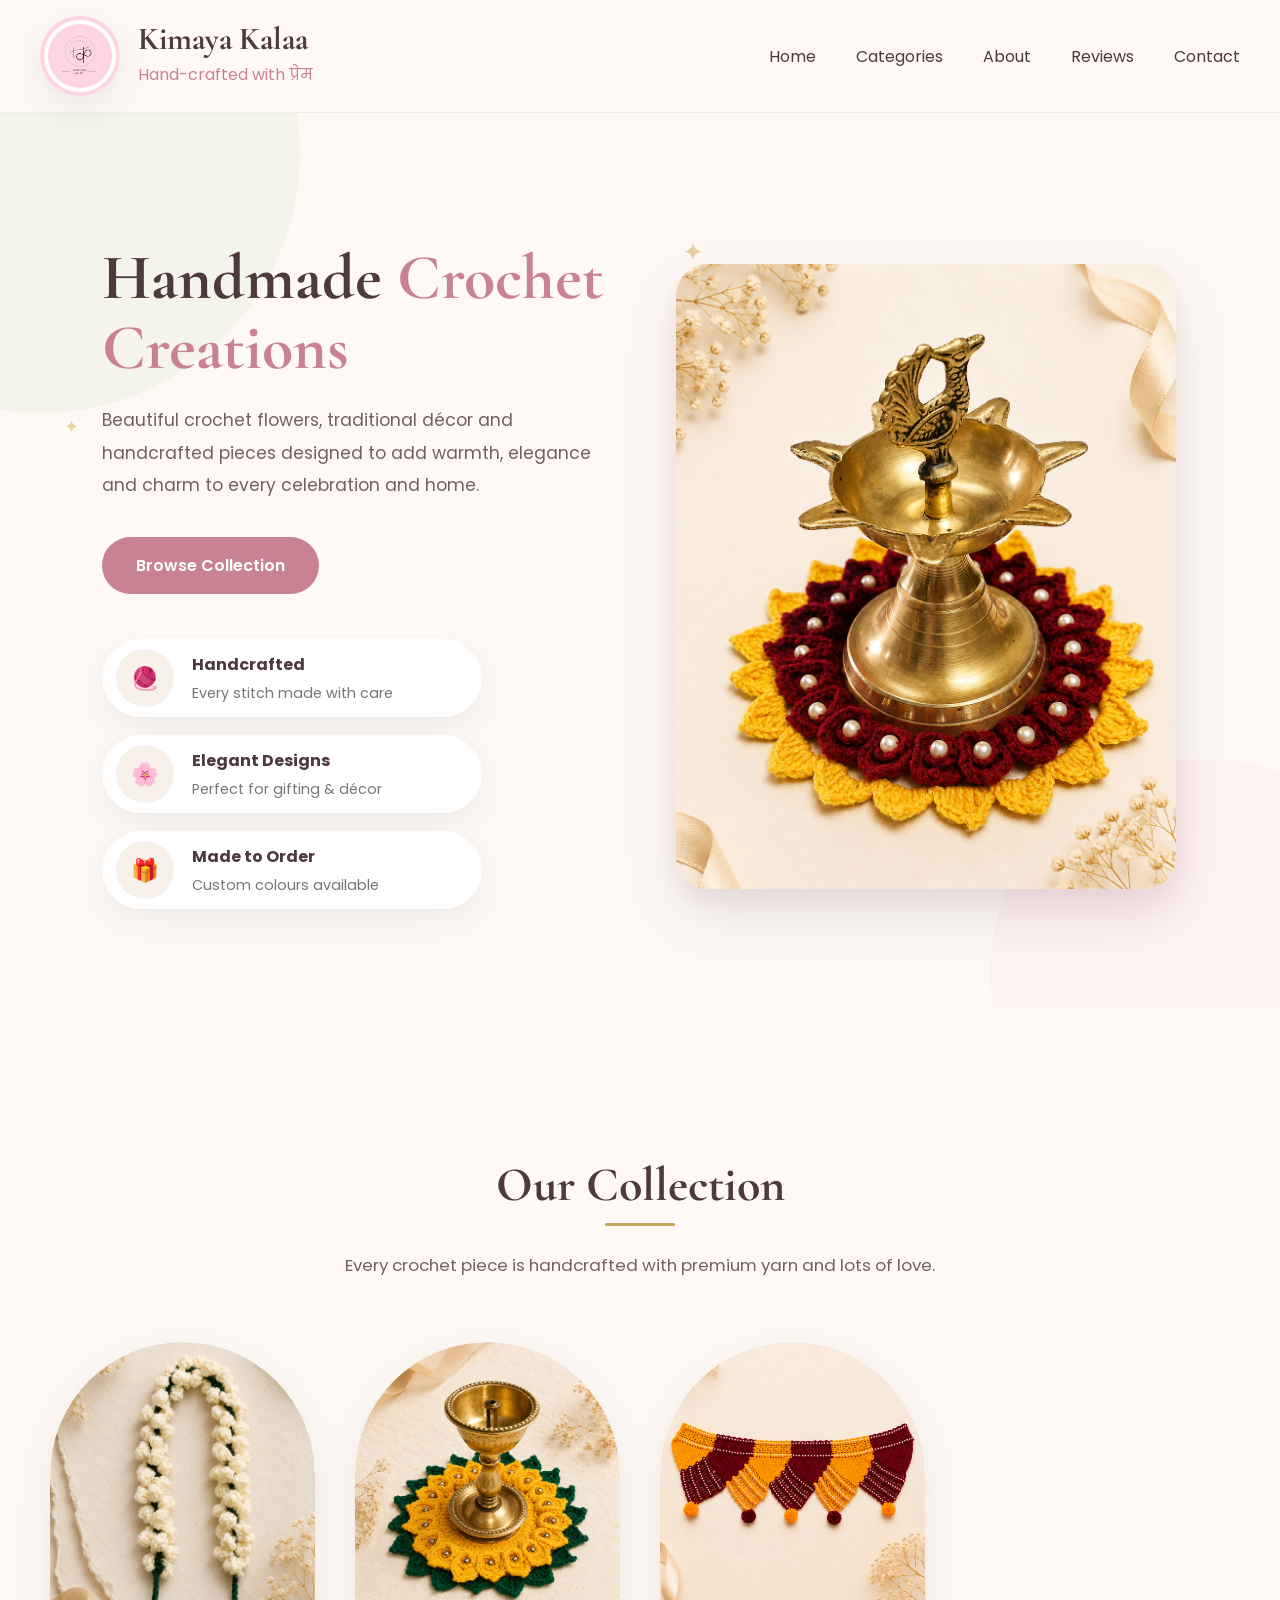
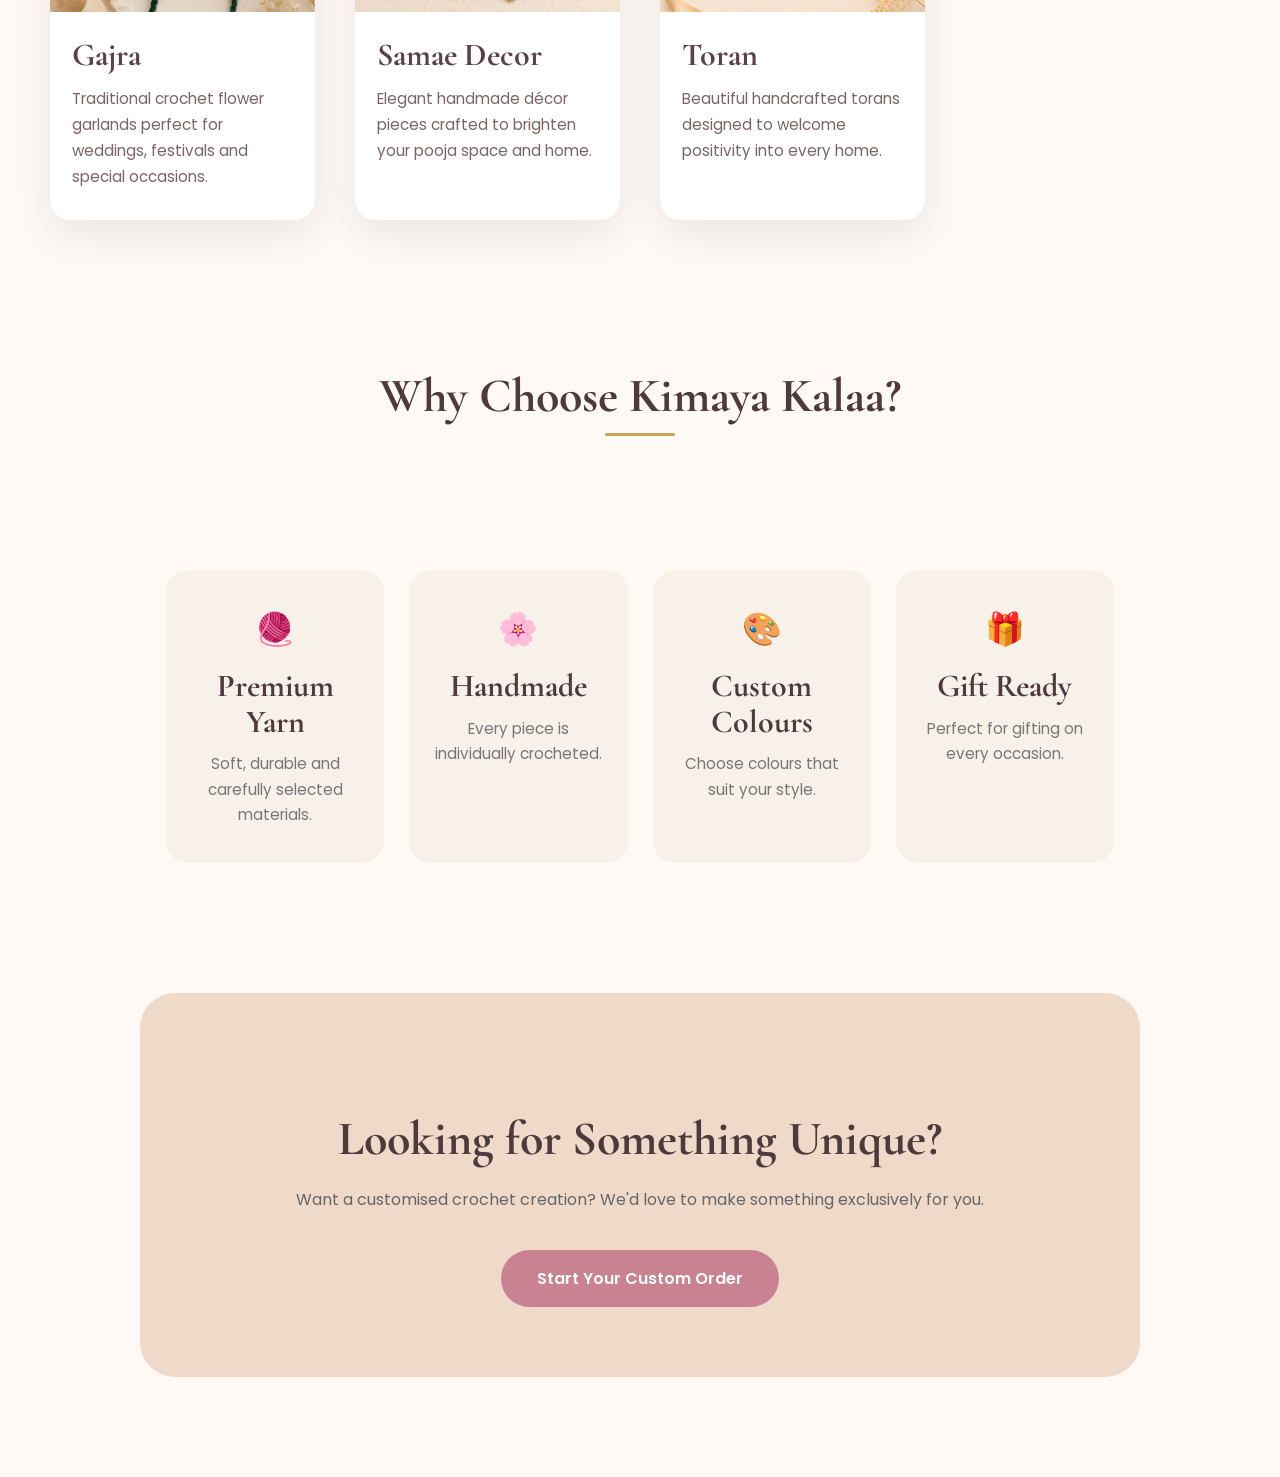
==== commit 41f7e102: "Update mobile layouts and responsive grids" ====
--- a/crochet.html
+++ b/crochet.html
@@ -471,7 +471,7 @@
 
     text-align:center;
 
-    background:#E8EEDB;
+    background: #EFD9C8;
 
     border-radius:35px;
 
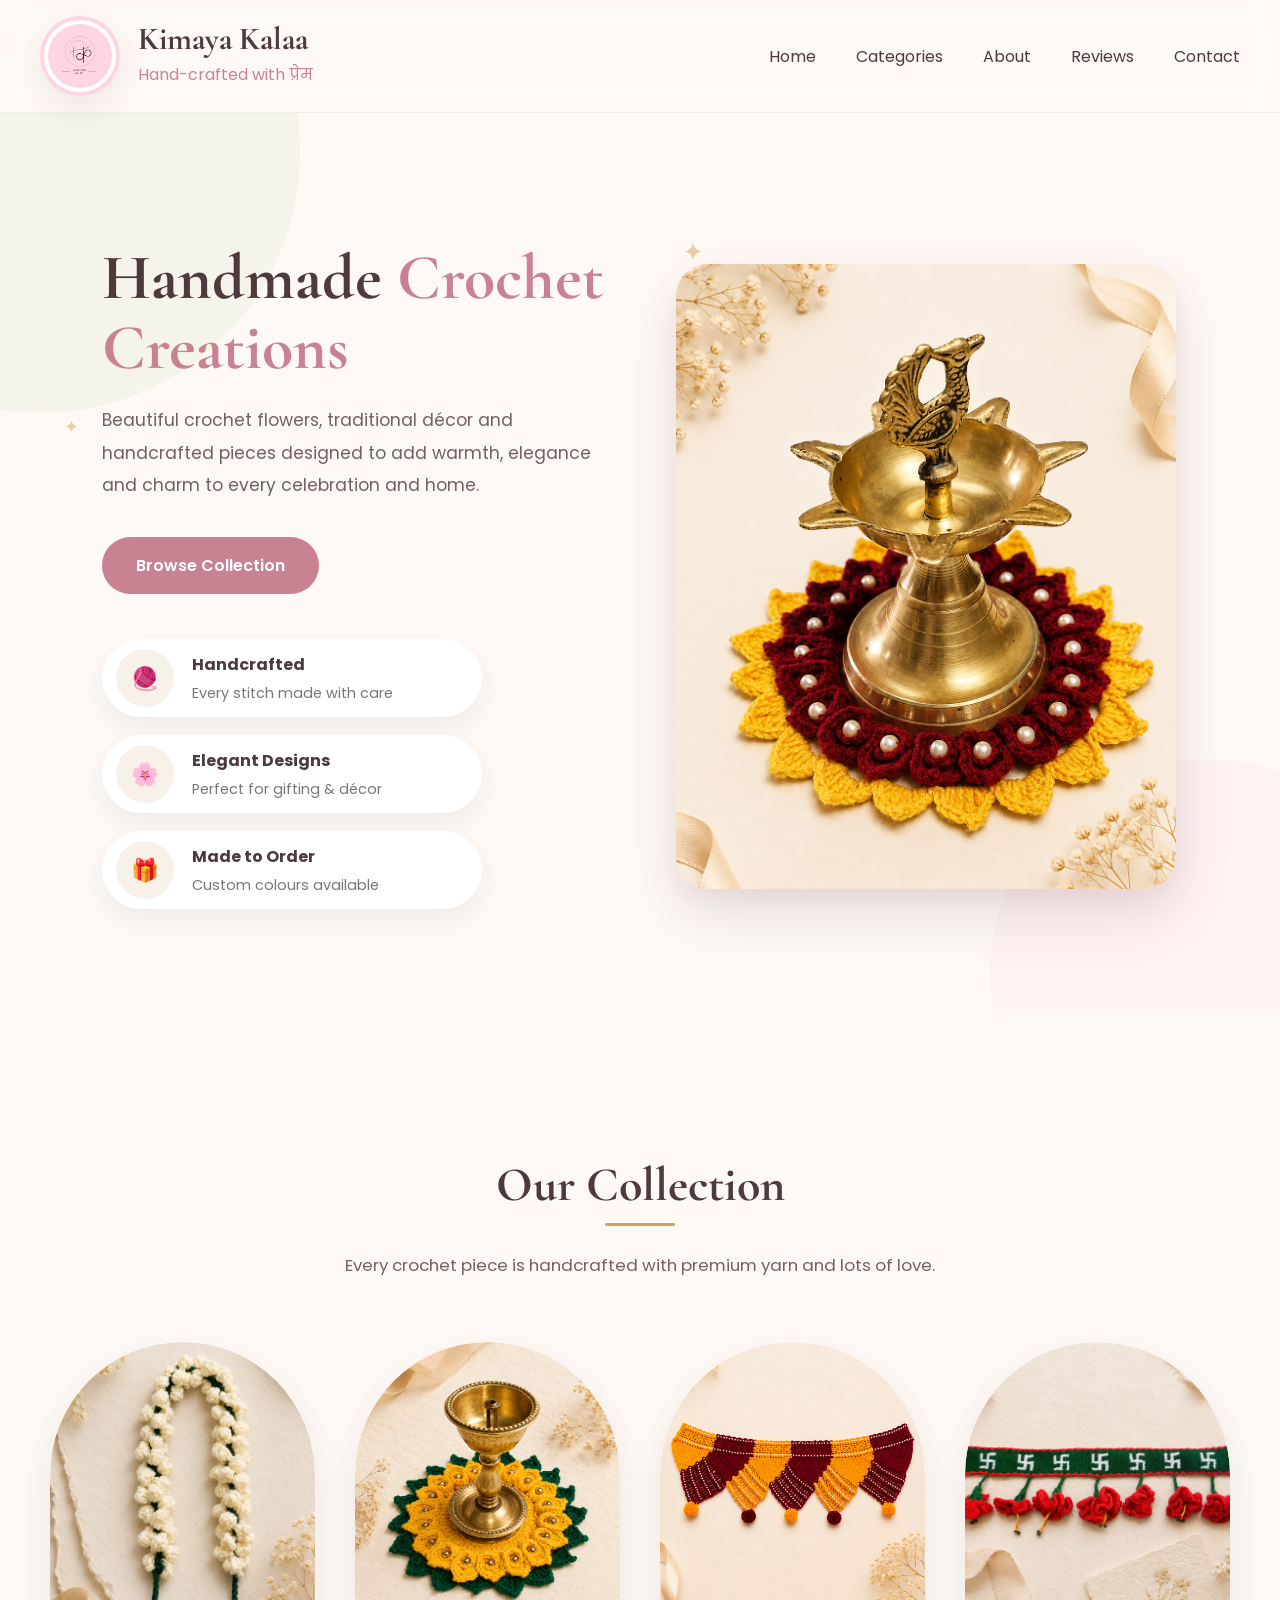
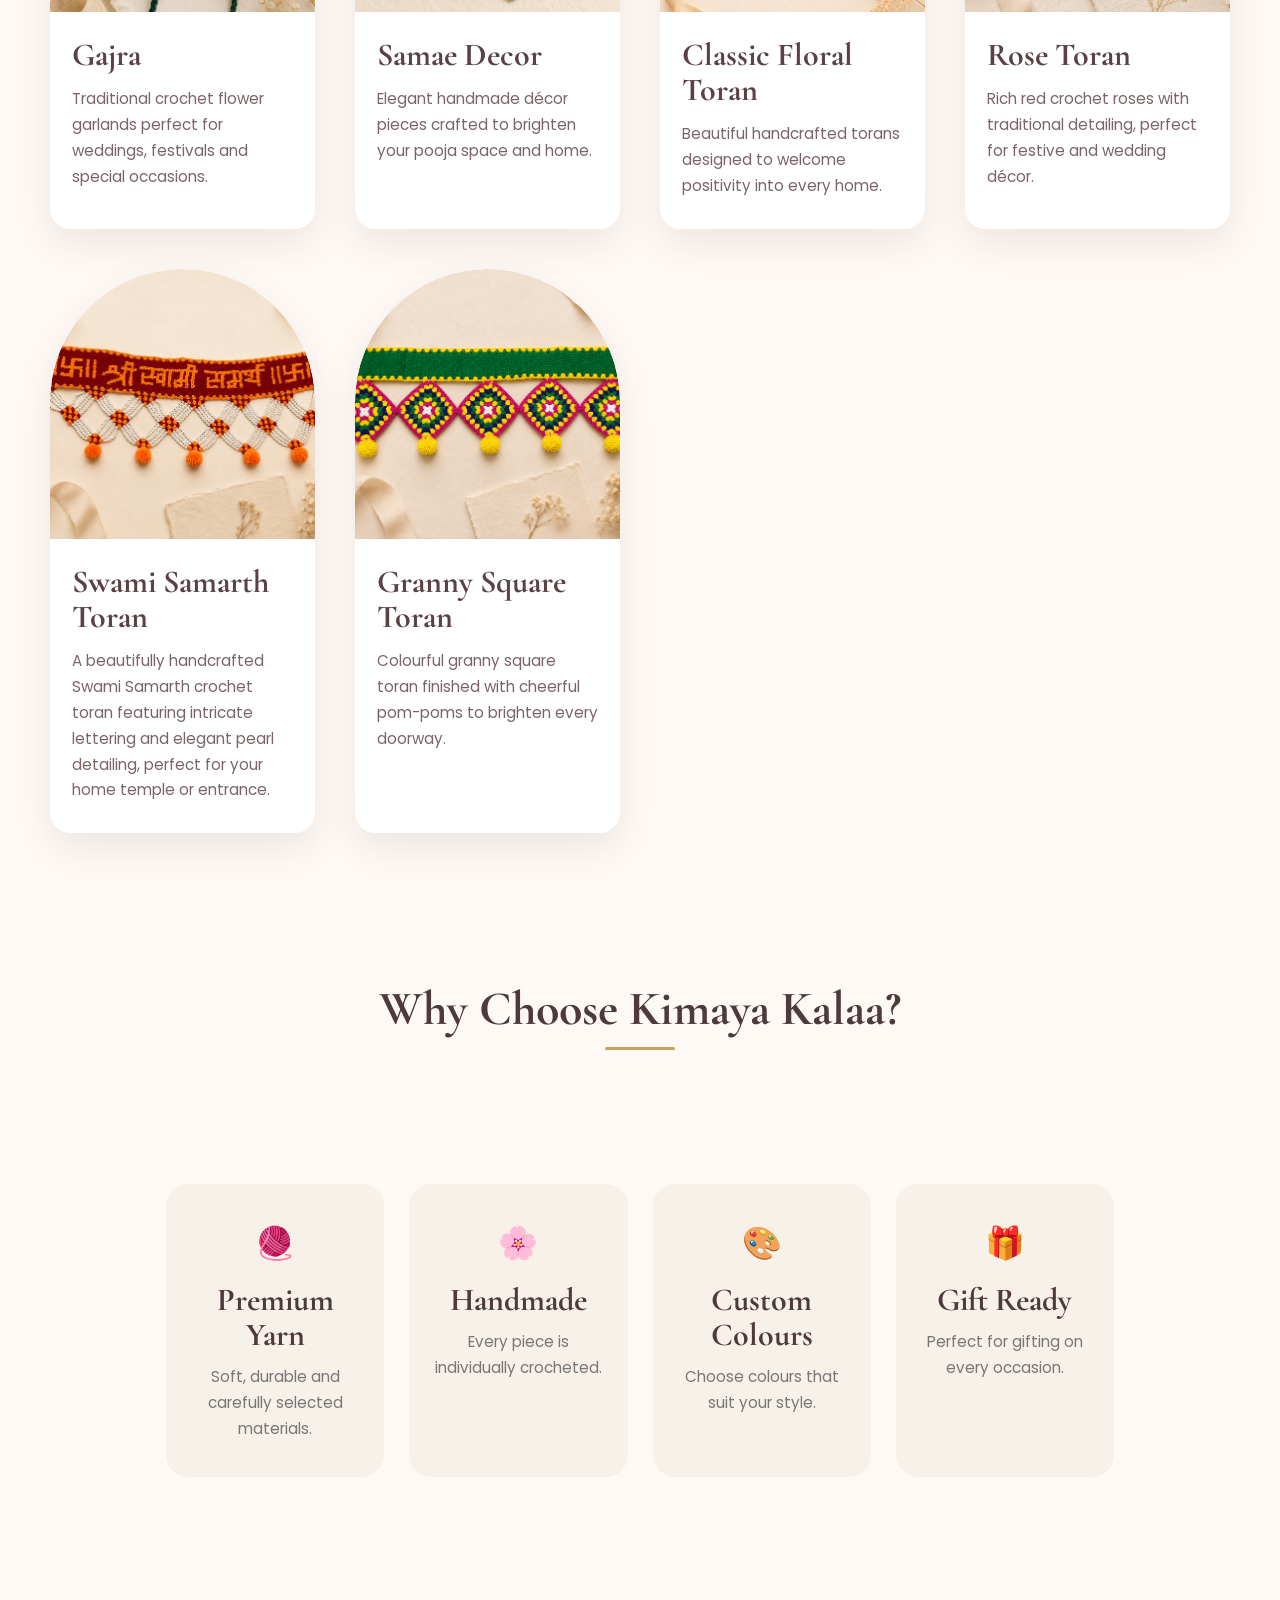
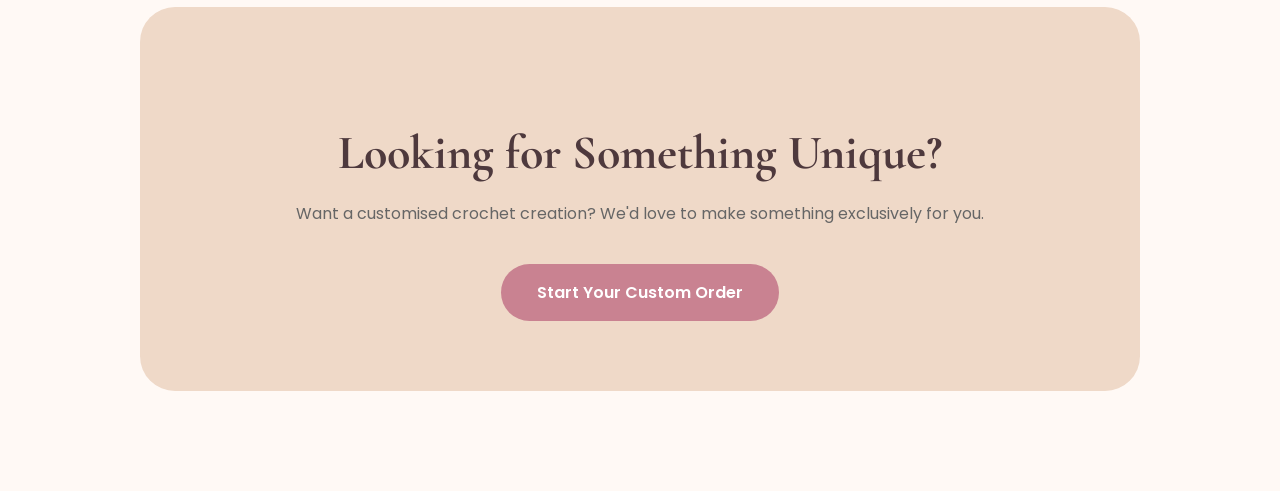
==== commit 4de90459: "Updated categories" ====
--- a/crochet.html
+++ b/crochet.html
@@ -1051,77 +1051,94 @@
 
 <div class="crochet-grid">
 
-<!-- Gajra -->
-
-<div class="crochet-card">
-
-<div class="crochet-card-image">
-
-<img src="images/crochet/gajra.jpg" alt="Crochet Gajra">
-
-</div>
-
-<div class="crochet-card-content">
-
-<h3>Gajra</h3>
-
-<p>
-
-Traditional crochet flower garlands perfect for weddings, festivals and special occasions.
-
-</p>
-
-</div>
-
-</div>
-
-<!-- Samae Decor -->
-
-<div class="crochet-card">
-
-<div class="crochet-card-image">
-
-<img src="images/crochet/samae.jpg" alt="Samae Decor">
-
-</div>
-
-<div class="crochet-card-content">
-
-<h3>Samae Decor</h3>
-
-<p>
-
-Elegant handmade décor pieces crafted to brighten your pooja space and home.
-
-</p>
-
-</div>
-
-</div>
-
-<!-- Toran -->
-
-<div class="crochet-card">
-
-<div class="crochet-card-image">
-
-<img src="images/crochet/toran.jpg" alt="Crochet Toran">
-
-</div>
-
-<div class="crochet-card-content">
-
-<h3>Toran</h3>
-
-<p>
-
-Beautiful handcrafted torans designed to welcome positivity into every home.
-
-</p>
-
-</div>
-
-</div>
+    <!-- Gajra -->
+    <div class="crochet-card">
+        <div class="crochet-card-image">
+            <img src="images/crochet/gajra.jpg" alt="Crochet Gajra">
+        </div>
+
+        <div class="crochet-card-content">
+            <h3>Gajra</h3>
+            <p>
+                Traditional crochet flower garlands perfect for weddings, festivals and special occasions.
+            </p>
+        </div>
+    </div>
+
+    <!-- Samae Decor -->
+    <div class="crochet-card">
+        <div class="crochet-card-image">
+            <img src="images/crochet/samae.jpg" alt="Samae Decor">
+        </div>
+
+        <div class="crochet-card-content">
+            <h3>Samae Decor</h3>
+            <p>
+                Elegant handmade décor pieces crafted to brighten your pooja space and home.
+            </p>
+        </div>
+    </div>
+
+    <!-- Classic Floral Toran -->
+    <div class="crochet-card">
+        <div class="crochet-card-image">
+            <img src="images/crochet/toran.jpg" alt="Classic Crochet Toran">
+        </div>
+
+        <div class="crochet-card-content">
+            <h3>Classic Floral Toran</h3>
+            <p>
+                Beautiful handcrafted torans designed to welcome positivity into every home.
+            </p>
+        </div>
+    </div>
+
+    <!-- Rose Toran -->
+    <div class="crochet-card">
+        <div class="crochet-card-image">
+            <img src="images/crochet/rose-toran.jpg" alt="Rose Toran">
+        </div>
+
+        <div class="crochet-card-content">
+            <h3>Rose Toran</h3>
+            <p>
+                Rich red crochet roses with traditional detailing, perfect for festive and wedding décor.
+            </p>
+        </div>
+    </div>
+
+    <!-- Swami Samarth Toran -->
+    <div class="crochet-card">
+
+    <div class="crochet-card-image">
+        <img src="images/crochet/swami-samarth-toran.jpg" alt="Swami Samarth Toran">
+    </div>
+
+    <div class="crochet-card-content">
+
+        <h3>Swami Samarth Toran</h3>
+
+        <p>
+            A beautifully handcrafted Swami Samarth crochet toran featuring intricate lettering and elegant pearl detailing, perfect for your home temple or entrance.
+        </p>
+
+    </div>
+
+</div>
+
+    <!-- Granny Square Toran -->
+    <div class="crochet-card">
+        <div class="crochet-card-image">
+            <img src="images/crochet/granny-square-toran.jpg" alt="Granny Square Toran">
+        </div>
+
+        <div class="crochet-card-content">
+            <h3>Granny Square Toran</h3>
+            <p>
+                Colourful granny square toran finished with cheerful pom-poms to brighten every doorway.
+            </p>
+        </div>
+    </div>
 
 </div>
 
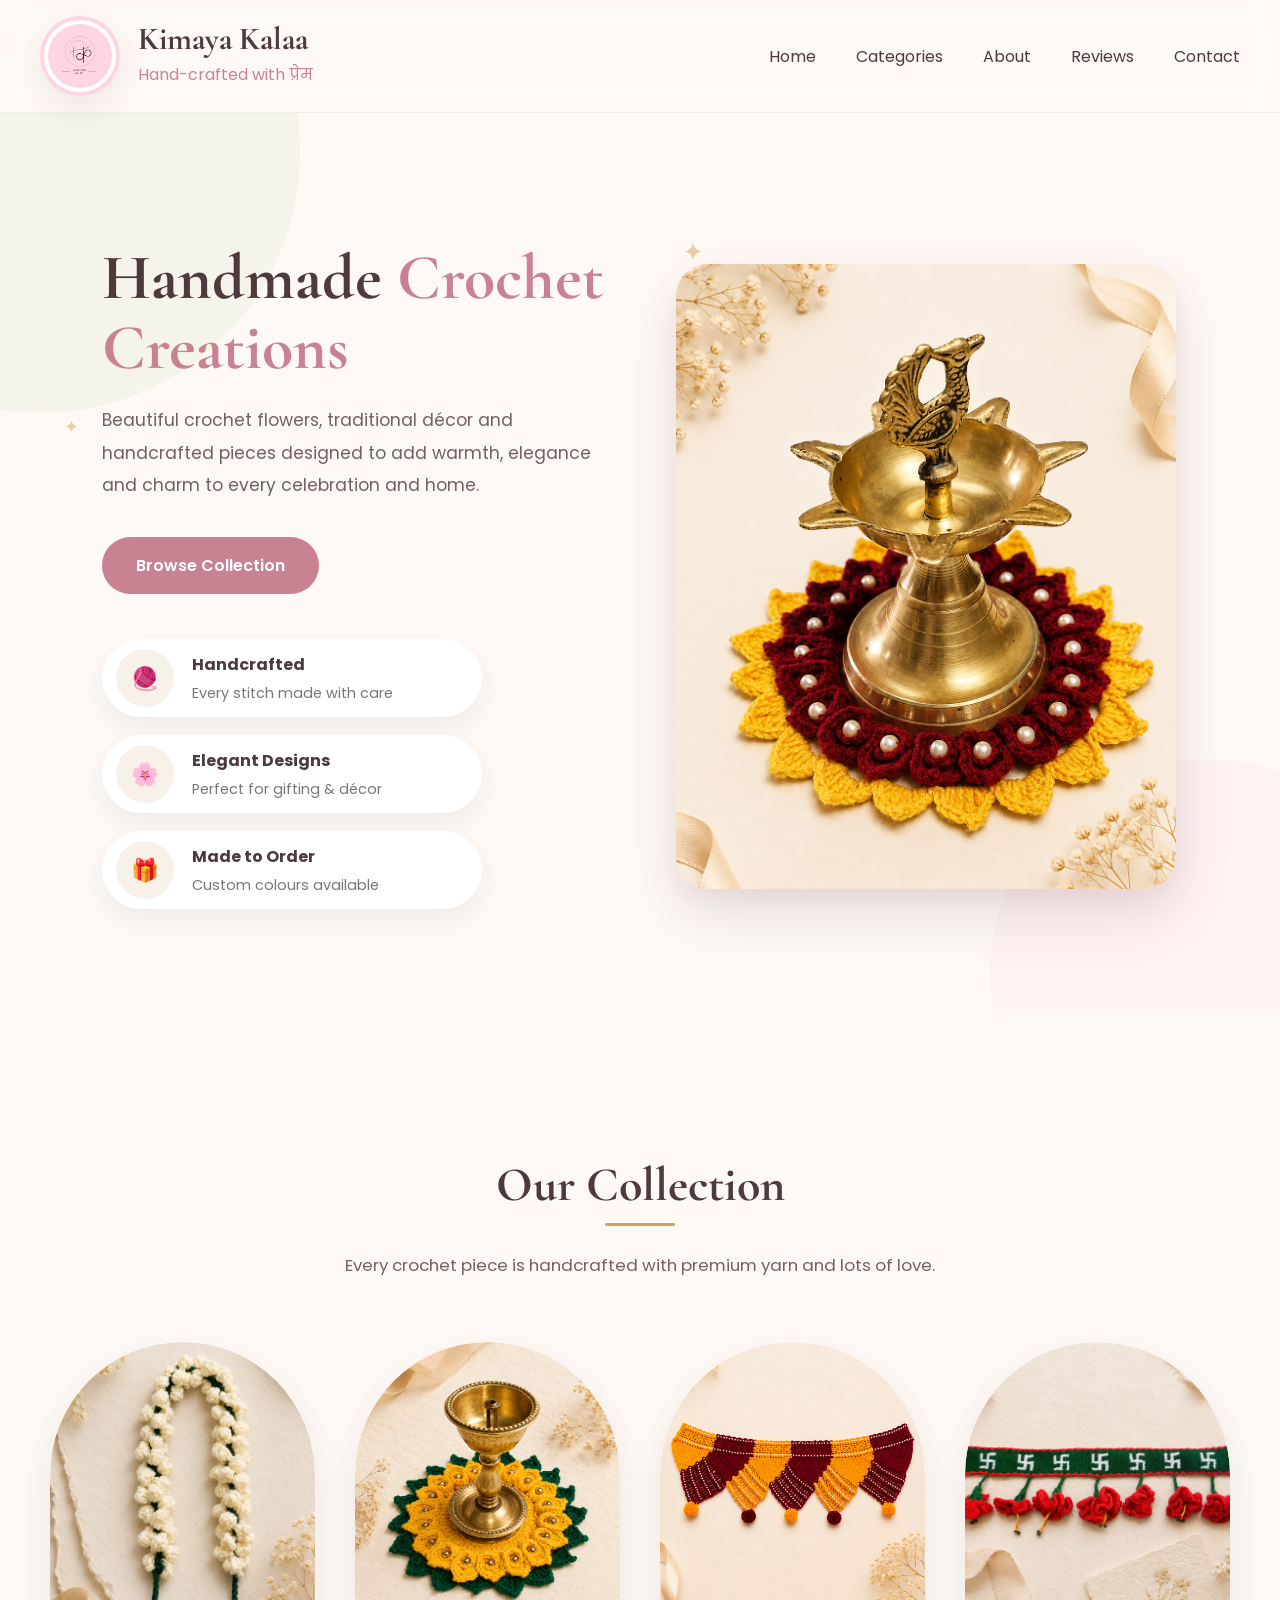
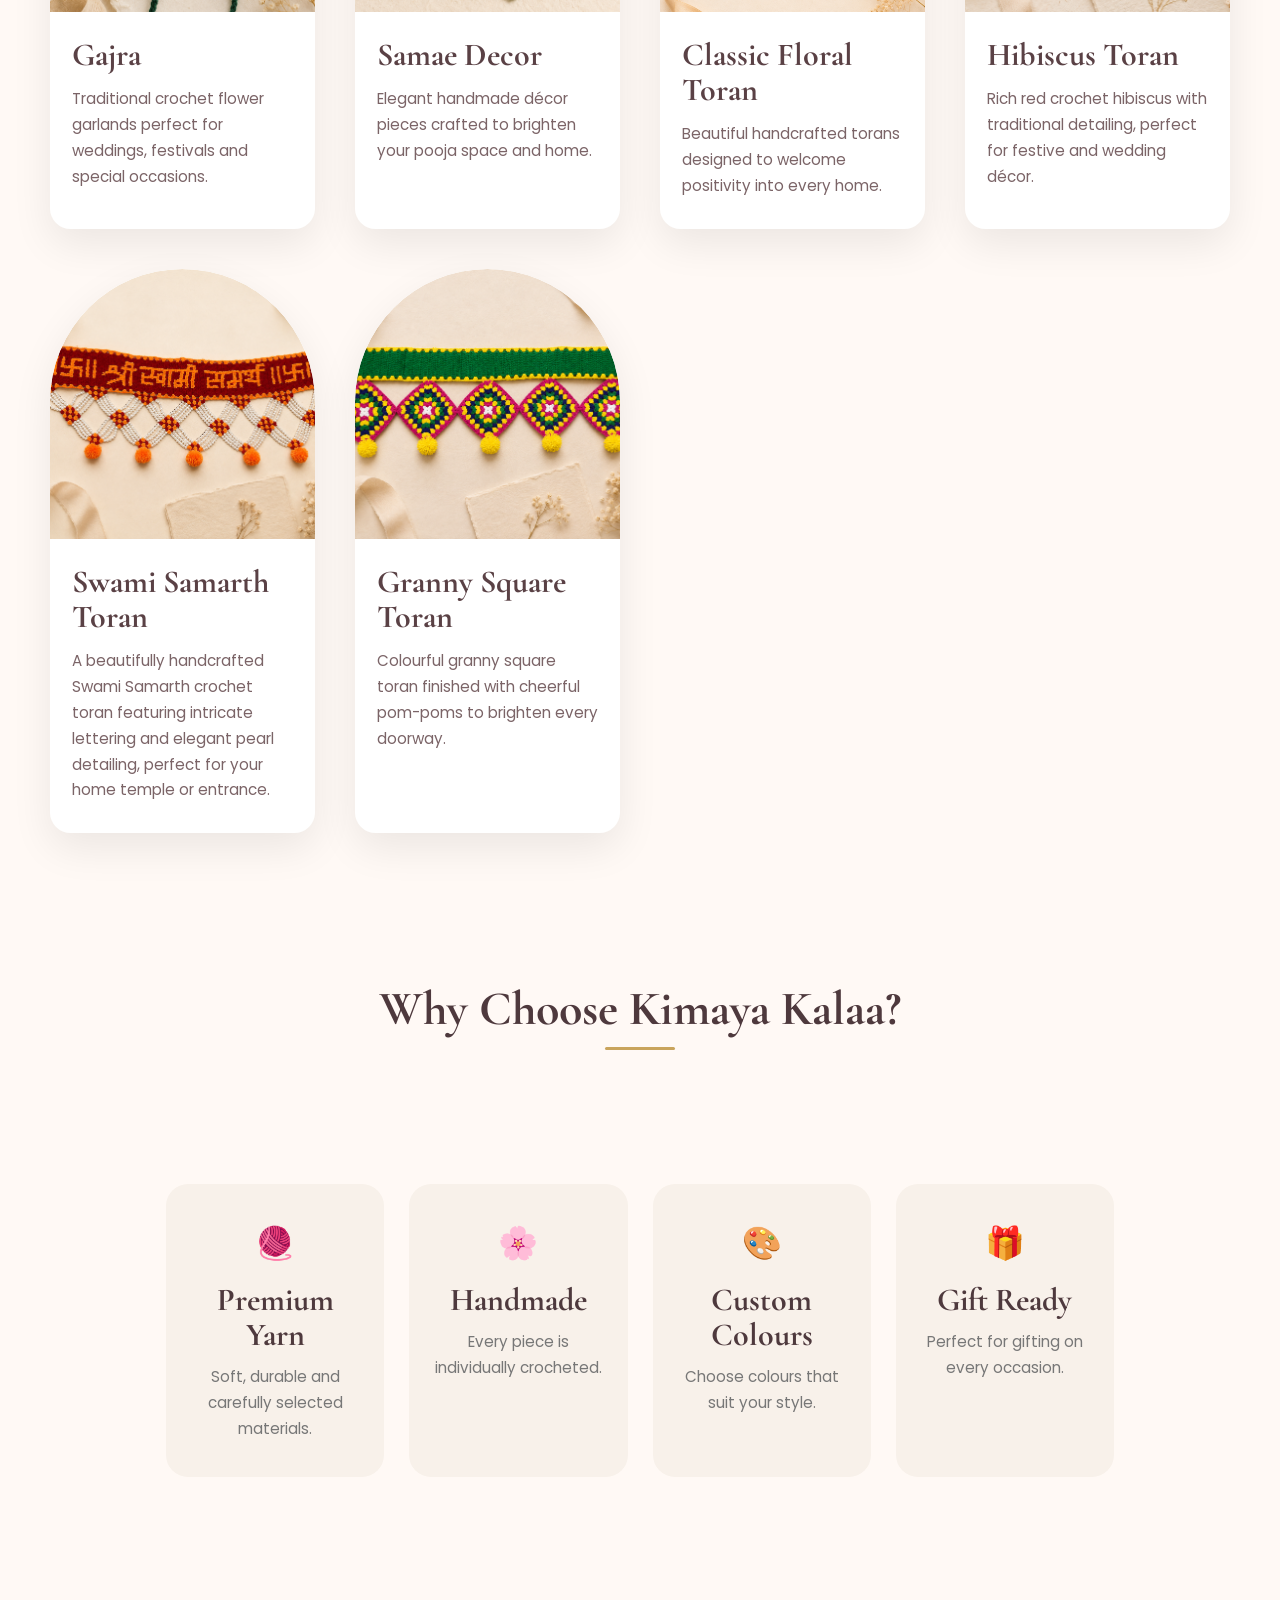
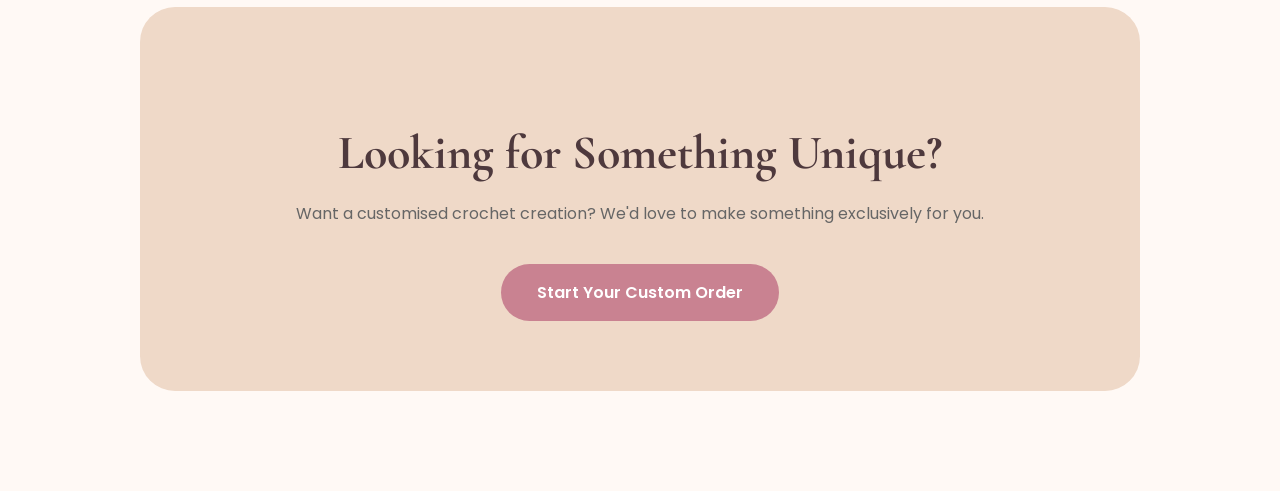
==== commit 97f0cc55: "changed crochet category" ====
--- a/crochet.html
+++ b/crochet.html
@@ -1100,9 +1100,9 @@
         </div>
 
         <div class="crochet-card-content">
-            <h3>Rose Toran</h3>
+            <h3>Hibiscus Toran</h3>
             <p>
-                Rich red crochet roses with traditional detailing, perfect for festive and wedding décor.
+                Rich red crochet hibiscus with traditional detailing, perfect for festive and wedding décor.
             </p>
         </div>
     </div>
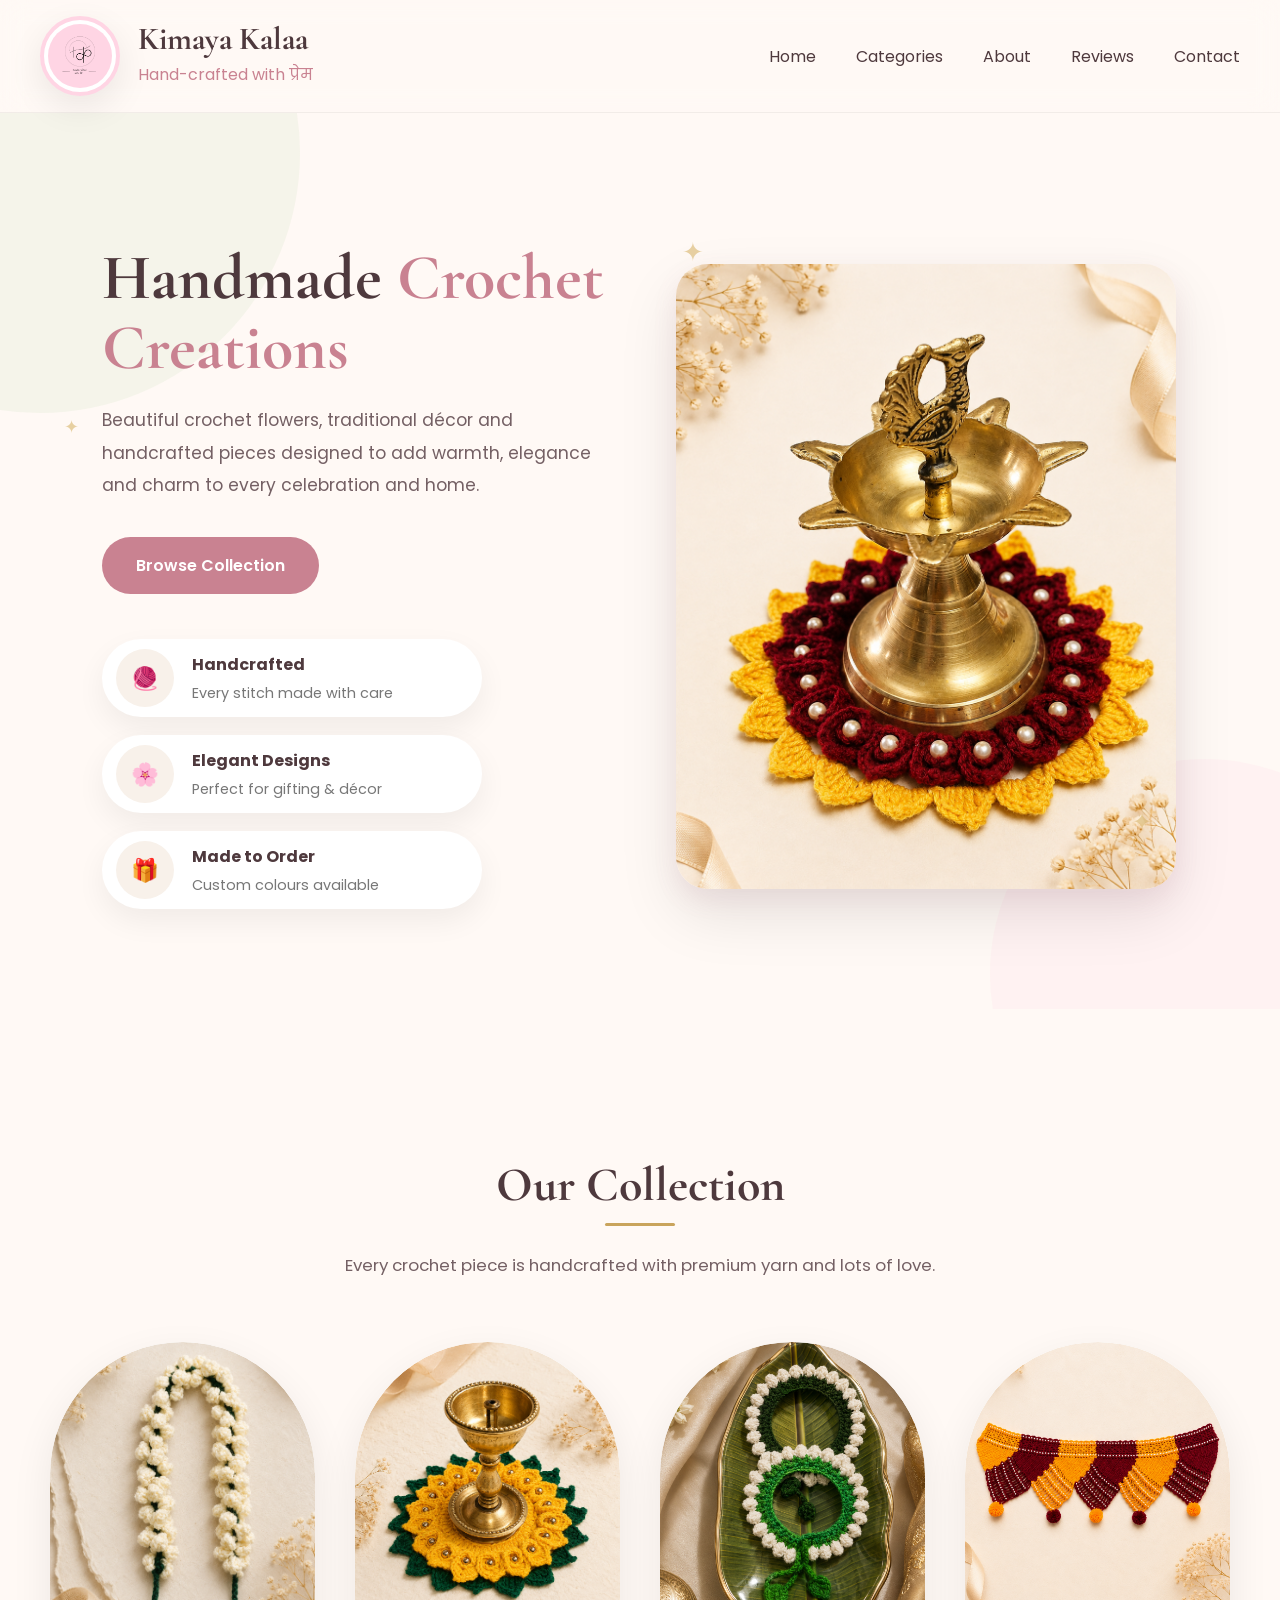
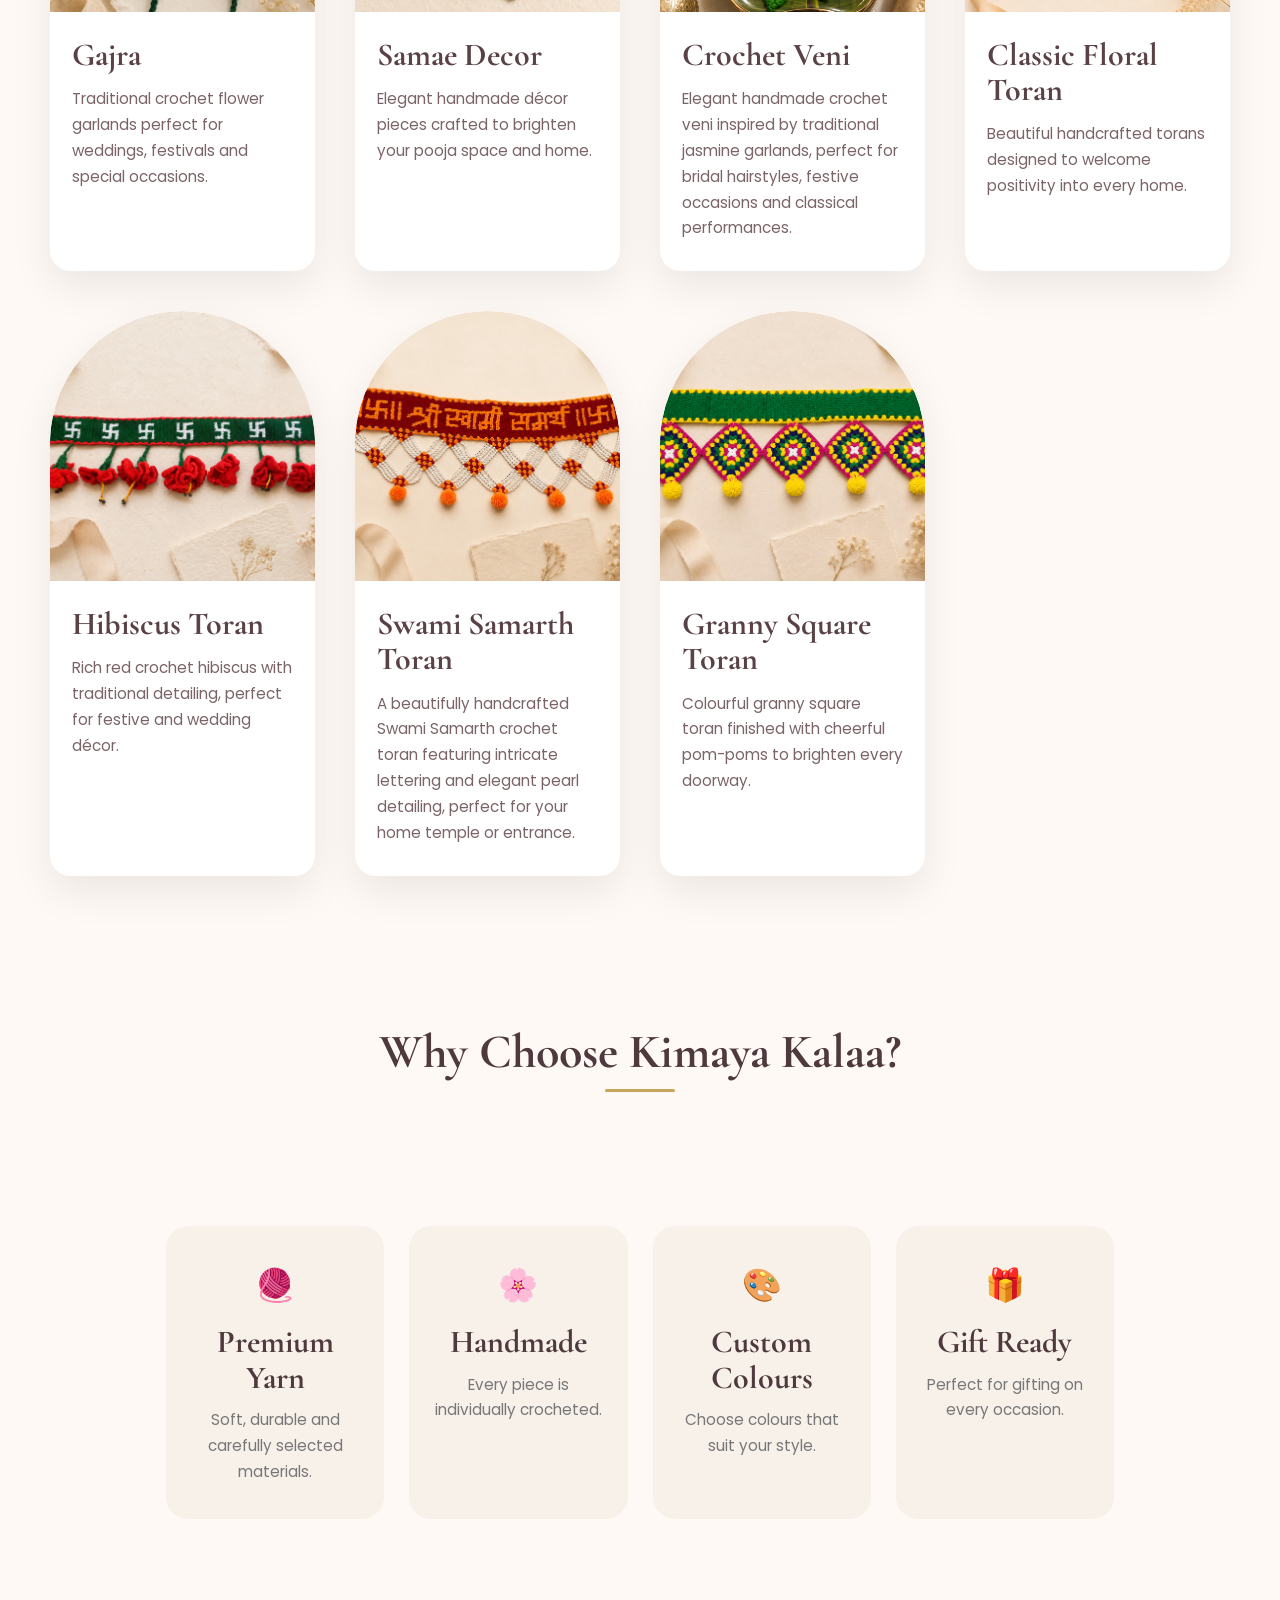
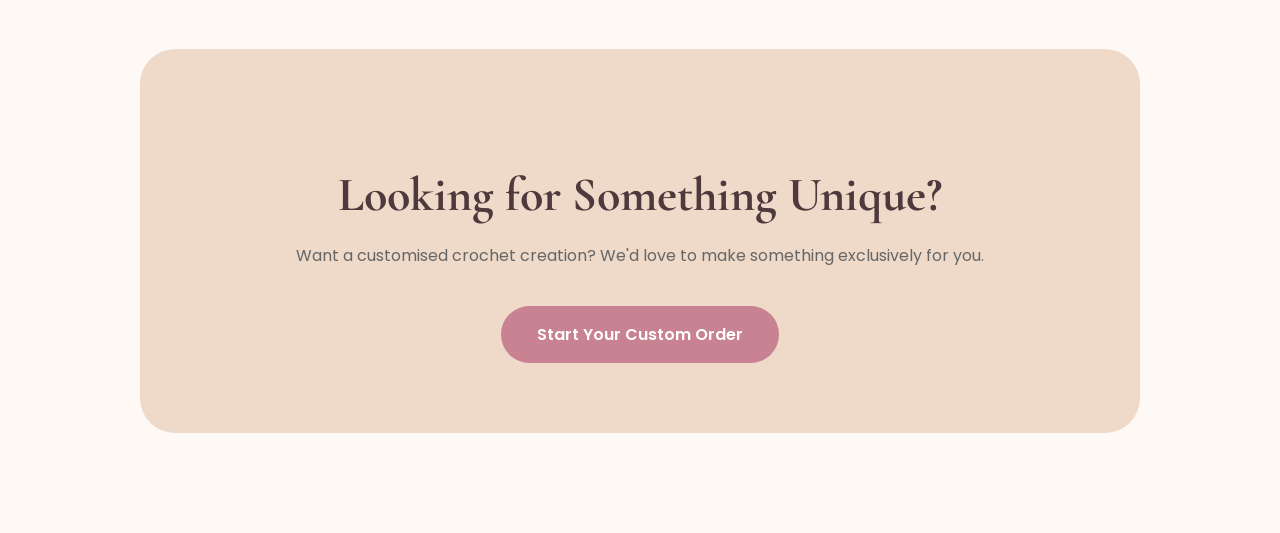
==== commit 22e70235: "added more items" ====
--- a/crochet.html
+++ b/crochet.html
@@ -1079,6 +1079,21 @@
         </div>
     </div>
 
+    <!-- Crochet Veni -->
+    <div class="crochet-card">
+        <div class="crochet-card-image">
+            <img src="images/crochet/veni.jpg" alt="Crochet Veni">
+        </div>
+
+        <div class="crochet-card-content">
+            <h3>Crochet Veni</h3>
+            <p>
+                Elegant handmade crochet veni inspired by traditional jasmine garlands, perfect for bridal hairstyles, festive occasions and classical performances.
+            </p>
+        </div>
+    </div> 
+    
+
     <!-- Classic Floral Toran -->
     <div class="crochet-card">
         <div class="crochet-card-image">
